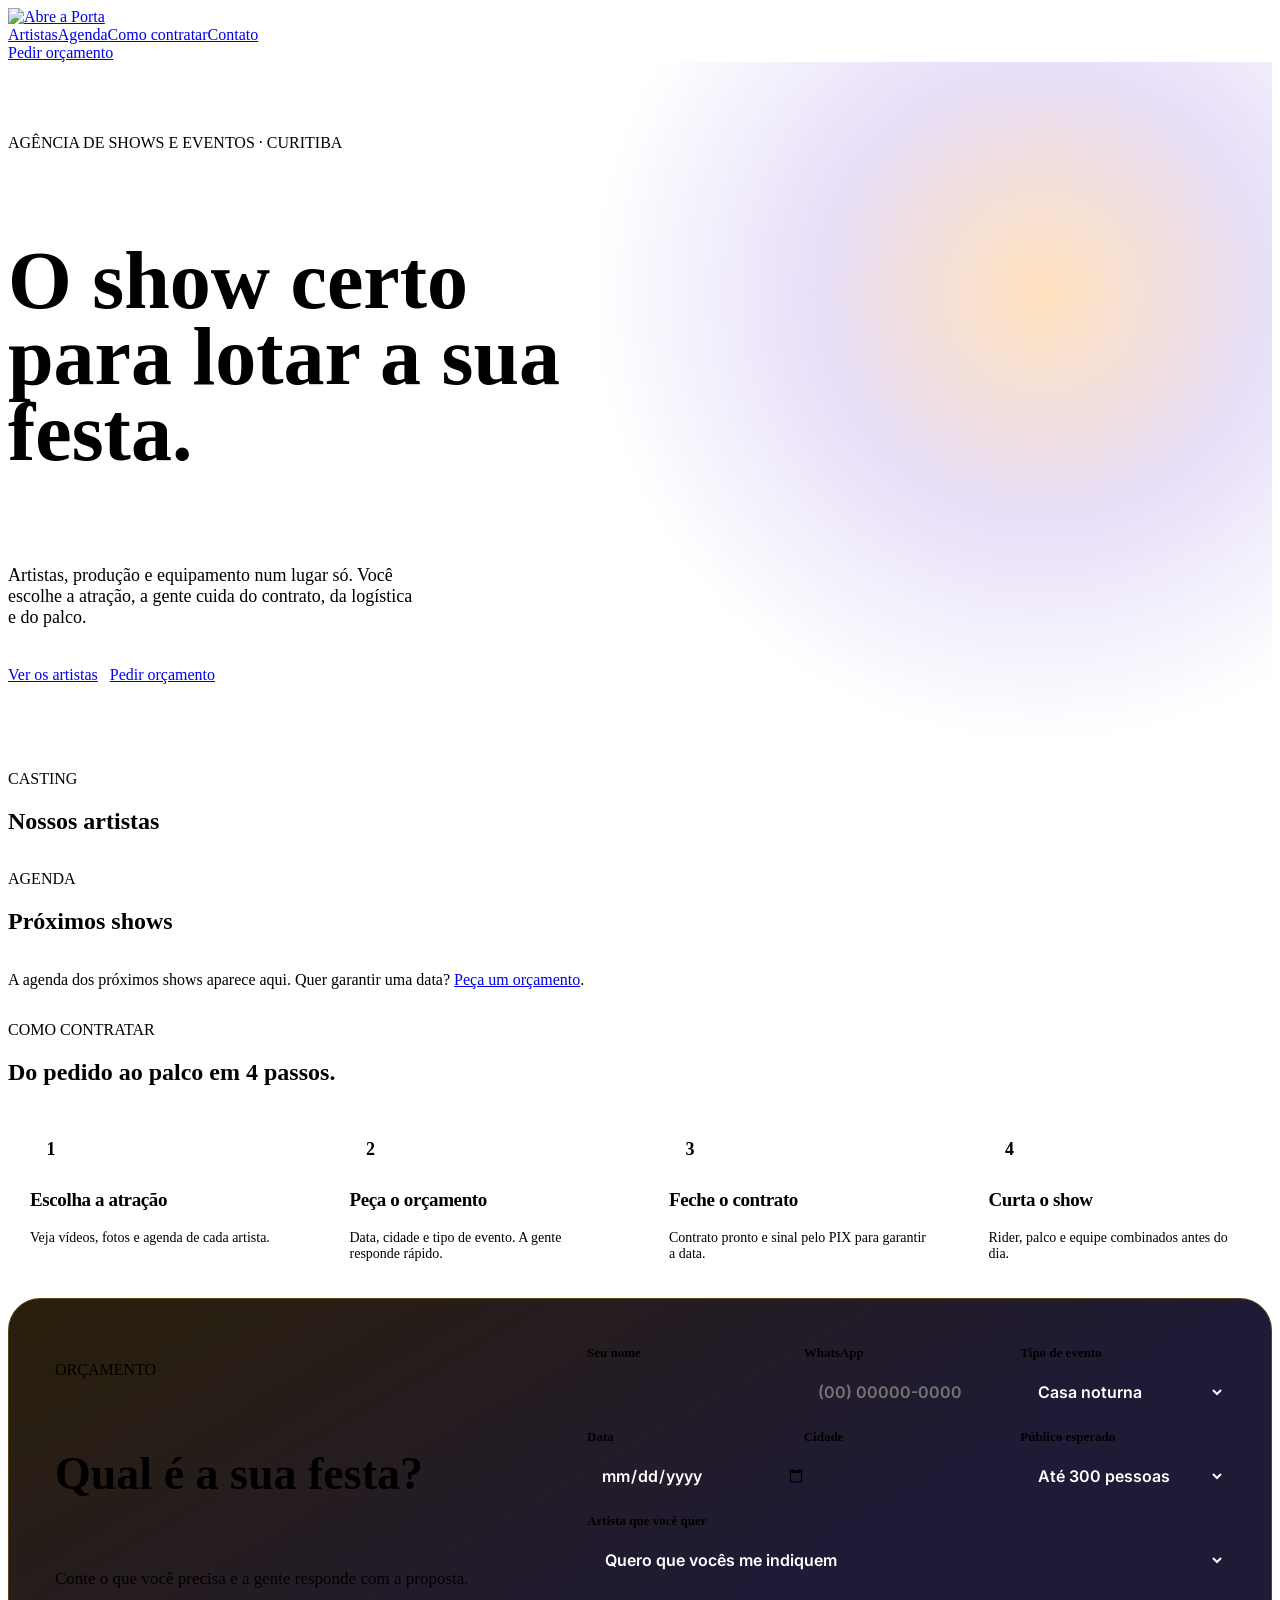
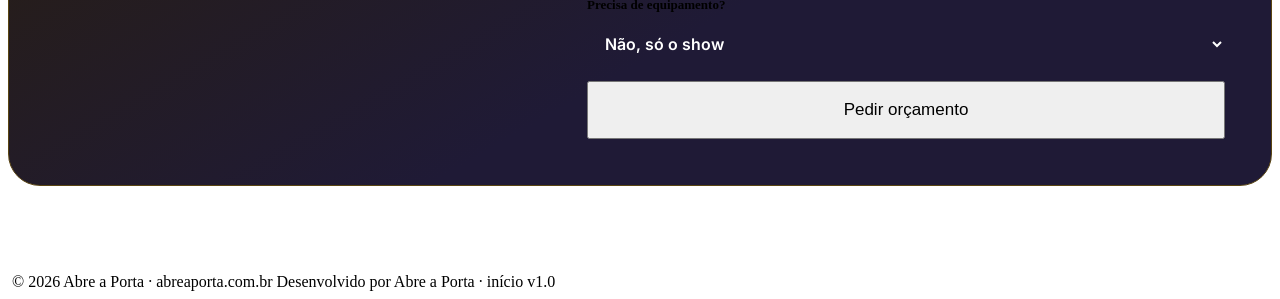
==== index.html @ e3545ec0 "Add files via upload" ====
<!DOCTYPE html>
<html lang="pt-BR">
<head>
<meta charset="UTF-8">
<meta name="viewport" content="width=device-width, initial-scale=1.0">
<title>Abre a Porta · Agência de shows e eventos</title>
<meta name="description" content="Agência de shows e eventos em Curitiba. Artistas, produção e aluguel de equipamentos de som e luz para a sua festa.">
<meta name="theme-color" content="#0E0B1A">
<link rel="icon" type="image/png" href="site/icone-abreaporta.png">
<meta property="og:title" content="Abre a Porta · Agência de shows e eventos">
<meta property="og:description" content="O show certo para lotar a sua festa.">
<meta property="og:image" content="https://abreaporta.com.br/site/icone-abreaporta.png">
<link rel="preconnect" href="https://fonts.googleapis.com">
<link rel="preconnect" href="https://fonts.gstatic.com" crossorigin>
<link href="https://fonts.googleapis.com/css2?family=Inter:opsz,wght@14..32,400..900&display=swap" rel="stylesheet">
<link rel="stylesheet" href="site/estilo.css">
<style>
.hero{position:relative;overflow:hidden;padding:56px 0 70px}
.hero:before{content:"";position:absolute;right:-220px;top:-220px;width:900px;height:900px;background:radial-gradient(closest-side,rgba(255,138,0,.26),rgba(124,77,219,.18) 50%,transparent);pointer-events:none}
.hero .wrap{position:relative;display:flex;flex-wrap:wrap;gap:40px;align-items:center}
.hero .txt{flex:1 1 440px;min-width:0;display:flex;flex-direction:column;gap:20px}
.hero h1{font-size:clamp(44px,6.5vw,82px);line-height:.93}
.hero h1 span{color:var(--ouro)}
.hero .acoes{display:flex;gap:12px;flex-wrap:wrap}
.mosaico{flex:1 1 440px;min-width:0;display:grid;grid-template-columns:repeat(2,1fr);grid-auto-rows:170px;gap:12px}
.mosaico a{border-radius:22px;padding:16px;display:flex;align-items:flex-end;font-weight:900;font-size:15px;color:#fff;background-size:cover;background-position:center;transition:transform .2s}
.mosaico a:hover{transform:translateY(-3px)}
.mosaico a.g{grid-row:span 2;font-size:20px}
.filtros{display:flex;gap:6px;flex-wrap:wrap}
.filtros button{min-height:42px;padding:0 16px;border-radius:999px;border:1px solid var(--borda2);background:transparent;color:var(--t2);font:700 14px Inter,sans-serif;cursor:pointer}
.filtros button.on{background:#fff;color:var(--noite);border-color:#fff}
.artistas{display:grid;grid-template-columns:repeat(auto-fill,minmax(230px,1fr));gap:18px}
.art{border-radius:24px;overflow:hidden;background:var(--card);border:1px solid var(--borda);display:flex;flex-direction:column;transition:transform .2s,border-color .2s}
.art:hover{transform:translateY(-3px);border-color:var(--ouro)}
.art .foto{height:290px;font-size:48px;position:relative}
.art .tag{position:absolute;left:12px;top:12px;font-size:11px;font-weight:900;padding:5px 10px;border-radius:999px;background:var(--noite);color:var(--ouro);letter-spacing:.06em;text-transform:uppercase}
.art .info{padding:16px 18px 18px;display:flex;flex-direction:column;gap:6px;flex:1}
.art h3{font-size:22px;letter-spacing:-.03em}
.art p{font-size:13px;color:var(--t3)}
.art .acoes{display:flex;gap:8px;margin-top:auto;padding-top:10px}
.art .acoes a{flex:1;min-height:44px;border-radius:12px;display:grid;place-items:center;font-weight:800;font-size:13px}
.agenda{display:flex;flex-direction:column;gap:10px}
.claro{background:var(--creme);color:var(--noite)}
.claro .selo{color:#5B2BC9}
.equip{display:grid;grid-template-columns:repeat(auto-fit,minmax(230px,1fr));gap:16px}
.eq{border-radius:22px;background:#fff;border:1px solid #E4DED0;overflow:hidden}
.eq .foto{height:150px;font-size:13px}
.eq .i{padding:16px 18px}
.eq h3{font-size:20px;letter-spacing:-.02em}
.eq p{font-size:14px;color:#4A4560;margin-top:4px}
.passos{display:grid;grid-template-columns:repeat(auto-fit,minmax(220px,1fr));gap:14px}
.passo{padding:22px;border-radius:20px;background:var(--card);border:1px solid var(--borda)}
.passo b{width:42px;height:42px;border-radius:12px;background:var(--ouro);color:var(--noite);display:grid;place-items:center;font-size:18px;font-weight:900;margin-bottom:12px}
.passo h3{font-size:19px;letter-spacing:-.02em}
.passo p{font-size:14px;color:var(--t2);margin-top:6px}
.orc{border-radius:32px;background:linear-gradient(150deg,#2A1F0A,#1F1A36 60%);border:1px solid #5A4512;padding:clamp(22px,5vw,46px);display:flex;flex-wrap:wrap;gap:34px}
.orc .txt{flex:1 1 300px;min-width:0;display:flex;flex-direction:column;gap:14px}
.orc form{flex:1 1 440px;min-width:0;display:grid;grid-template-columns:repeat(auto-fit,minmax(190px,1fr));gap:12px}
.orc label{display:flex;flex-direction:column;gap:6px;font-size:13px;font-weight:700;color:var(--t2)}
.orc input,.orc select{min-height:50px;border-radius:12px;border:1px solid var(--borda2);background:var(--noite);padding:0 14px;color:#fff;font:600 16px Inter,sans-serif;width:100%}
.orc input:focus,.orc select:focus{border-color:var(--ouro);outline:none}
.orc .full{grid-column:1/-1}
.ok{grid-column:1/-1;padding:14px;border-radius:12px;font-weight:700;display:none}
.contatos{display:grid;grid-template-columns:repeat(auto-fit,minmax(240px,1fr));gap:14px}
.contato{padding:22px;border-radius:20px;background:var(--card);border:1px solid var(--borda);color:#fff;display:flex;flex-direction:column;gap:4px}
.contato:hover{border-color:var(--ouro)}
.contato span{font-size:13px;font-weight:700;color:var(--t3)}
.contato strong{font-size:20px;font-weight:900;word-break:break-word}
</style>
</head>
<body>
<script src="site/dados.js"></script>

<header class="topo-site"><div class="wrap topo">
  <a href="./" aria-label="Abre a Porta, início"><img src="site/logo-abreaporta.png" alt="Abre a Porta"></a>
  <nav aria-label="Menu"><a href="#artistas">Artistas</a><a href="#agenda">Agenda</a><a href="#equipamentos" id="menuEquip">Equipamentos</a><a href="#como">Como contratar</a><a href="#contato">Contato</a></nav>
  <a class="btn ouro" href="#orcamento">Pedir orçamento</a>
</div></header>

<main>
<div class="hero"><div class="wrap">
  <div class="txt">
    <p class="selo">AGÊNCIA DE SHOWS E EVENTOS · CURITIBA</p>
    <h1>O show certo para <span>lotar a sua festa.</span></h1>
    <p style="font-size:18px;color:var(--t2);max-width:46ch">Artistas, produção e equipamento num lugar só. Você escolhe a atração, a gente cuida do contrato, da logística e do palco.</p>
    <div class="acoes"><a class="btn ouro" href="#artistas">Ver os artistas</a><a class="btn linha" href="#orcamento">Pedir orçamento</a></div>
  </div>
  <div class="mosaico" id="mosaico"></div>
</div></div>

<section class="s" id="artistas"><div class="wrap">
  <div class="cab"><div><p class="selo">CASTING</p><h2>Nossos artistas</h2></div><div class="filtros" id="filtros" role="group" aria-label="Filtrar por estilo"></div></div>
  <div class="artistas" id="listaArtistas"></div>
</div></section>

<section class="s" id="agenda" style="padding-top:0"><div class="wrap">
  <div class="cab"><div><p class="selo">AGENDA</p><h2>Próximos shows</h2></div></div>
  <div class="agenda" id="listaShows"></div>
</div></section>

<section class="s claro" id="equipamentos"><div class="wrap">
  <div class="cab"><div><p class="selo">ALUGUEL DE EQUIPAMENTOS</p><h2>Som, luz e palco<br>para o seu evento.</h2></div><a class="btn" style="background:var(--noite);color:#fff" href="#orcamento">Montar meu pacote</a></div>
  <div class="equip" id="listaEquip"></div>
</div></section>

<section class="s" id="como"><div class="wrap">
  <div class="cab"><div><p class="selo">COMO CONTRATAR</p><h2>Do pedido ao palco em 4 passos.</h2></div></div>
  <div class="passos">
    <div class="passo"><b>1</b><h3>Escolha a atração</h3><p>Veja vídeos, fotos e agenda de cada artista.</p></div>
    <div class="passo"><b>2</b><h3>Peça o orçamento</h3><p>Data, cidade e tipo de evento. A gente responde rápido.</p></div>
    <div class="passo"><b>3</b><h3>Feche o contrato</h3><p>Contrato pronto e sinal pelo PIX para garantir a data.</p></div>
    <div class="passo"><b>4</b><h3>Curta o show</h3><p>Rider, palco e equipe combinados antes do dia.</p></div>
  </div>
</div></section>

<section class="s" id="orcamento" style="padding-top:0"><div class="wrap"><div class="orc">
  <div class="txt"><p class="selo">ORÇAMENTO</p><h2 style="font-size:clamp(34px,4.5vw,46px)">Qual é a sua festa?</h2><p style="color:var(--t2);font-size:17px">Conte o que você precisa e a gente responde com a proposta.</p></div>
  <form id="formOrc" novalidate>
    <label>Seu nome<input name="nome" autocomplete="name"></label>
    <label>WhatsApp<input name="whats" type="tel" placeholder="(00) 00000-0000" autocomplete="tel"></label>
    <label>Tipo de evento<select name="tipo"><option>Casa noturna</option><option>Festa particular</option><option>Formatura</option><option>Evento de empresa</option><option>Outro</option></select></label>
    <label>Data<input name="data" type="date"></label>
    <label>Cidade<input name="cidade"></label>
    <label>Público esperado<select name="publico"><option>Até 300 pessoas</option><option>300 a 1.000 pessoas</option><option>Mais de 1.000 pessoas</option></select></label>
    <label class="full">Artista que você quer<select name="artista" id="selArtista"><option>Quero que vocês me indiquem</option></select></label>
    <label class="full">Precisa de equipamento?<select name="equip"><option>Não, só o show</option><option>Sim, som</option><option>Sim, som e luz</option><option>Sim, som, luz e palco</option></select></label>
    <button class="btn ouro full" type="submit" style="min-height:58px;font-size:17px">Pedir orçamento</button>
    <p class="ok" id="ok" role="status"></p>
  </form>
</div></div></section>

<section class="s" id="contato" style="padding-top:0"><div class="wrap contatos" id="listaContatos"></div></section>
</main>

<footer class="rodape">
  <img src="site/icone-abreaporta.png" alt="">
  <span>© <span id="ano"></span> Abre a Porta · abreaporta.com.br</span>
  <span>Desenvolvido por Abre a Porta · início v1.0</span>
</footer>

<script>
(function () {
  var S = window.SITE || { artistas: [], shows: [], equipamentos: [] };
  var $ = function (id) { return document.getElementById(id); };
  var esc = function (t) { return String(t == null ? '' : t).replace(/[&<>"']/g, function (c) { return { '&': '&amp;', '<': '&lt;', '>': '&gt;', '"': '&quot;', "'": '&#39;' }[c]; }); };
  var iniciais = function (n) { return n.split(' ').filter(function (p) { return p.length > 2; }).map(function (p) { return p[0]; }).join('').slice(0, 2).toUpperCase(); };
  var fundo = function (a) { return a.foto ? 'background-image:linear-gradient(0deg,rgba(14,11,26,.75),rgba(14,11,26,0) 55%),url(' + esc(a.foto) + ')' : 'background-image:radial-gradient(circle at 50% 115%,' + esc(a.cor || '#7C4DDB') + ' 0%,#1F1A36 75%)'; };
  var wa = function (msg) { return 'https://wa.me/' + S.whatsapp + '?text=' + encodeURIComponent(msg); };
  $('ano').textContent = new Date().getFullYear();

  var arts = S.artistas.filter(function (a) { return a.publicado; });
  var link = function (a) { return 'artista.html?a=' + encodeURIComponent(a.id); };

  /* mosaico */
  $('mosaico').innerHTML = arts.slice(0, 5).map(function (a, i) {
    return '<a class="' + (i === 0 || arts.length === 2 ? 'g' : '') + '" href="' + link(a) + '" style="' + fundo(a) + '">' + esc(a.nome.toUpperCase()) + '</a>';
  }).join('');

  /* filtros e lista */
  var estilos = ['Todos'];
  arts.forEach(function (a) { if (a.estilo && estilos.indexOf(a.estilo) < 0) estilos.push(a.estilo); });
  var filtro = 'Todos';
  function desenhar() {
    $('filtros').innerHTML = estilos.length > 2 ? estilos.map(function (e) { return '<button type="button" class="' + (e === filtro ? 'on' : '') + '" data-e="' + esc(e) + '">' + esc(e) + '</button>'; }).join('') : '';
    Array.prototype.forEach.call($('filtros').querySelectorAll('button'), function (b) { b.onclick = function () { filtro = b.getAttribute('data-e'); desenhar(); }; });
    $('listaArtistas').innerHTML = arts.filter(function (a) { return filtro === 'Todos' || a.estilo === filtro; }).map(function (a) {
      return '<div class="art"><a class="foto" href="' + link(a) + '" style="' + fundo(a) + '" aria-label="' + esc(a.nome) + '">' + (a.foto ? '' : esc(iniciais(a.nome))) +
        (a.estilo ? '<span class="tag">' + esc(a.estilo) + '</span>' : '') + '</a>' +
        '<div class="info"><h3>' + esc(a.nome) + '</h3>' + (a.frase ? '<p>' + esc(a.frase) + '</p>' : (a.cidade ? '<p>' + esc(a.cidade) + '</p>' : '')) +
        '<div class="acoes"><a class="linha" href="' + link(a) + '">Conhecer</a><a class="ouro" href="#orcamento" data-art="' + esc(a.nome) + '">Orçamento</a></div></div></div>';
    }).join('');
    Array.prototype.forEach.call(document.querySelectorAll('[data-art]'), function (b) { b.addEventListener('click', function () { $('selArtista').value = b.getAttribute('data-art'); }); });
  }
  desenhar();

  /* agenda */
  var hoje = new Date(); hoje.setHours(0, 0, 0, 0);
  var dias = ['DOM', 'SEG', 'TER', 'QUA', 'QUI', 'SEX', 'SÁB'], meses = ['JAN', 'FEV', 'MAR', 'ABR', 'MAI', 'JUN', 'JUL', 'AGO', 'SET', 'OUT', 'NOV', 'DEZ'];
  var shows = (S.shows || []).map(function (s) { var p = s.data.split('-'); return Object.assign({}, s, { d: new Date(+p[0], +p[1] - 1, +p[2]) }); })
    .filter(function (s) { return s.d >= hoje; }).sort(function (a, b) { return a.d - b.d; }).slice(0, 6);
  var nomeArt = function (id) { var a = S.artistas.filter(function (x) { return x.id === id; })[0]; return a ? a.nome : id; };
  $('listaShows').innerHTML = shows.length ? shows.map(function (s) {
    return '<div class="show"><div class="d"><span>' + dias[s.d.getDay()] + '</span><b>' + ('0' + s.d.getDate()).slice(-2) + '</b><span>' + meses[s.d.getMonth()] + '</span></div>' +
      '<div class="q"><strong>' + esc(nomeArt(s.artista)) + '</strong><p>' + (s.fechado ? 'Evento fechado' : esc(s.local)) + (s.cidade ? ' · ' + esc(s.cidade) : '') + '</p></div>' +
      (s.fechado ? '<span class="chip">Data reservada</span>' : (s.link ? '<a class="btn linha" style="min-height:44px" href="' + esc(s.link) + '" target="_blank" rel="noopener">Ingressos</a>' : '')) + '</div>';
  }).join('') : '<p class="vazio">A agenda dos próximos shows aparece aqui. Quer garantir uma data? <a href="#orcamento">Peça um orçamento</a>.</p>';

  /* equipamentos */
  if (S.mostrarEquipamentos) {
    $('listaEquip').innerHTML = S.equipamentos.map(function (e) {
      var f = e.foto ? 'background-image:url(' + esc(e.foto) + ')' : 'background-image:linear-gradient(150deg,#1F1A36,' + esc(e.cor) + ')';
      return '<div class="eq"><div class="foto" style="' + f + '"></div><div class="i"><h3>' + esc(e.nome) + '</h3><p>' + esc(e.texto) + '</p></div></div>';
    }).join('');
  } else { $('equipamentos').style.display = 'none'; $('menuEquip').style.display = 'none'; }

  /* formulário */
  arts.forEach(function (a) { var o = document.createElement('option'); o.textContent = a.nome; $('selArtista').insertBefore(o, $('selArtista').firstChild); });
  $('selArtista').value = 'Quero que vocês me indiquem';
  $('formOrc').addEventListener('submit', function (ev) {
    ev.preventDefault();
    var f = ev.target, ok = $('ok');
    ok.style.display = 'block';
    if (!f.nome.value.trim() || !f.whats.value.trim()) {
      ok.style.background = '#2A1F0A'; ok.style.border = '1px solid #5A4512'; ok.style.color = '#FFB066';
      ok.textContent = 'Preencha pelo menos o seu nome e o WhatsApp.'; (f.nome.value.trim() ? f.whats : f.nome).focus(); return;
    }
    var dt = f.data.value ? f.data.value.split('-').reverse().join('/') : 'a combinar';
    var msg = 'Olá! Quero um orçamento pelo site da Abre a Porta.\n\nNome: ' + f.nome.value.trim() + '\nWhatsApp: ' + f.whats.value.trim() +
      '\nEvento: ' + f.tipo.value + '\nData: ' + dt + '\nCidade: ' + (f.cidade.value.trim() || '-') + '\nPúblico: ' + f.publico.value +
      '\nArtista: ' + f.artista.value + '\nEquipamento: ' + f.equip.value;
    var url = S.whatsapp ? wa(msg) : 'mailto:' + S.email + '?subject=' + encodeURIComponent('Orçamento: ' + f.tipo.value + ' em ' + dt) + '&body=' + encodeURIComponent(msg);
    ok.style.background = '#102A22'; ok.style.border = '1px solid #1E5A44'; ok.style.color = '#3DDC97';
    ok.textContent = S.whatsapp ? 'Pronto! Abrimos o WhatsApp com o seu pedido. É só tocar em enviar.' : 'Pronto! Abrimos o seu e-mail com o pedido. É só tocar em enviar.';
    window.open(url, '_blank');
  });

  /* contatos */
  var c = '';
  if (S.whatsapp) { var w = S.whatsapp.replace(/^55/, ''); c += '<a class="contato" href="' + wa('Olá! Vim pelo site da Abre a Porta.') + '" target="_blank" rel="noopener"><span>WhatsApp</span><strong>(' + w.slice(0, 2) + ') ' + w.slice(2, w.length - 4) + '-' + w.slice(-4) + '</strong></a>'; }
  c += '<a class="contato" href="mailto:' + esc(S.email) + '"><span>E-mail</span><strong>' + esc(S.email) + '</strong></a>';
  c += '<a class="contato" href="https://instagram.com/' + esc(S.instagram) + '" target="_blank" rel="noopener"><span>Instagram</span><strong>@' + esc(S.instagram) + '</strong></a>';
  $('listaContatos').innerHTML = c;
})();
</script>
</body>
</html>
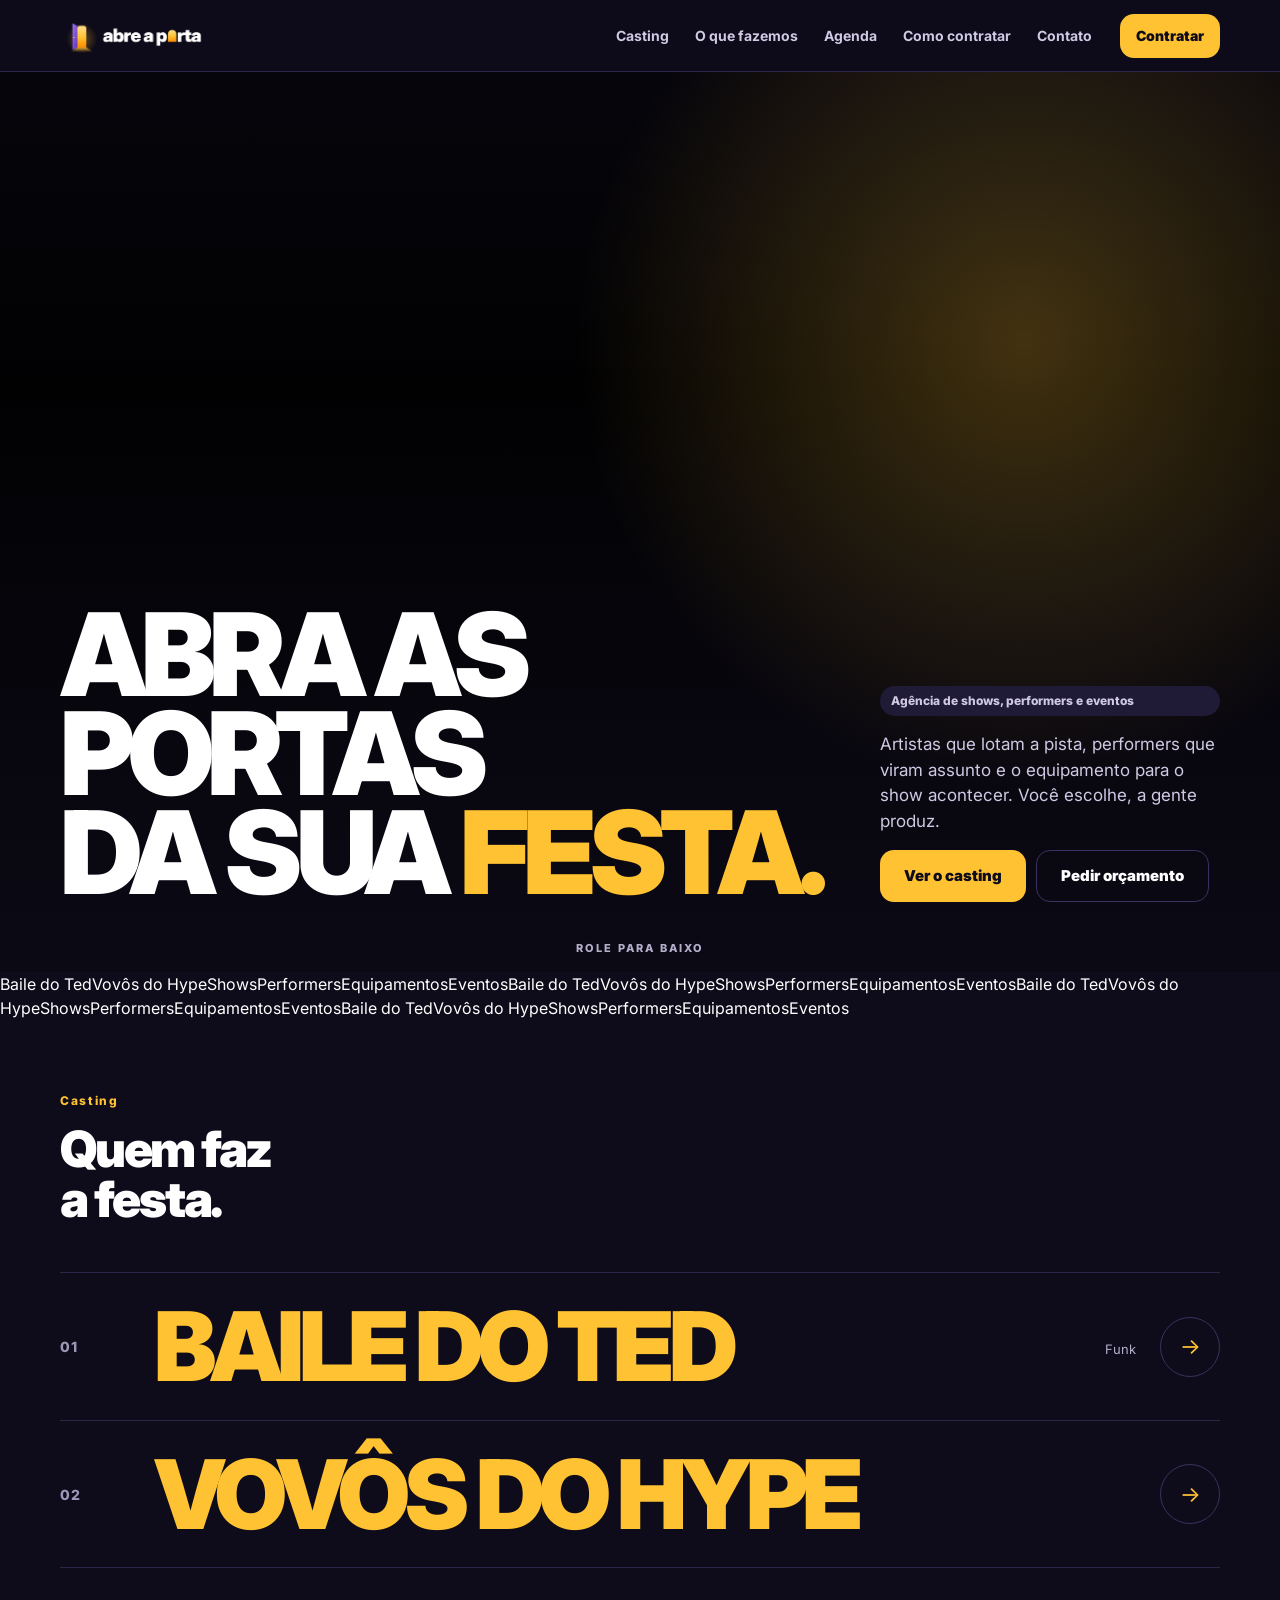
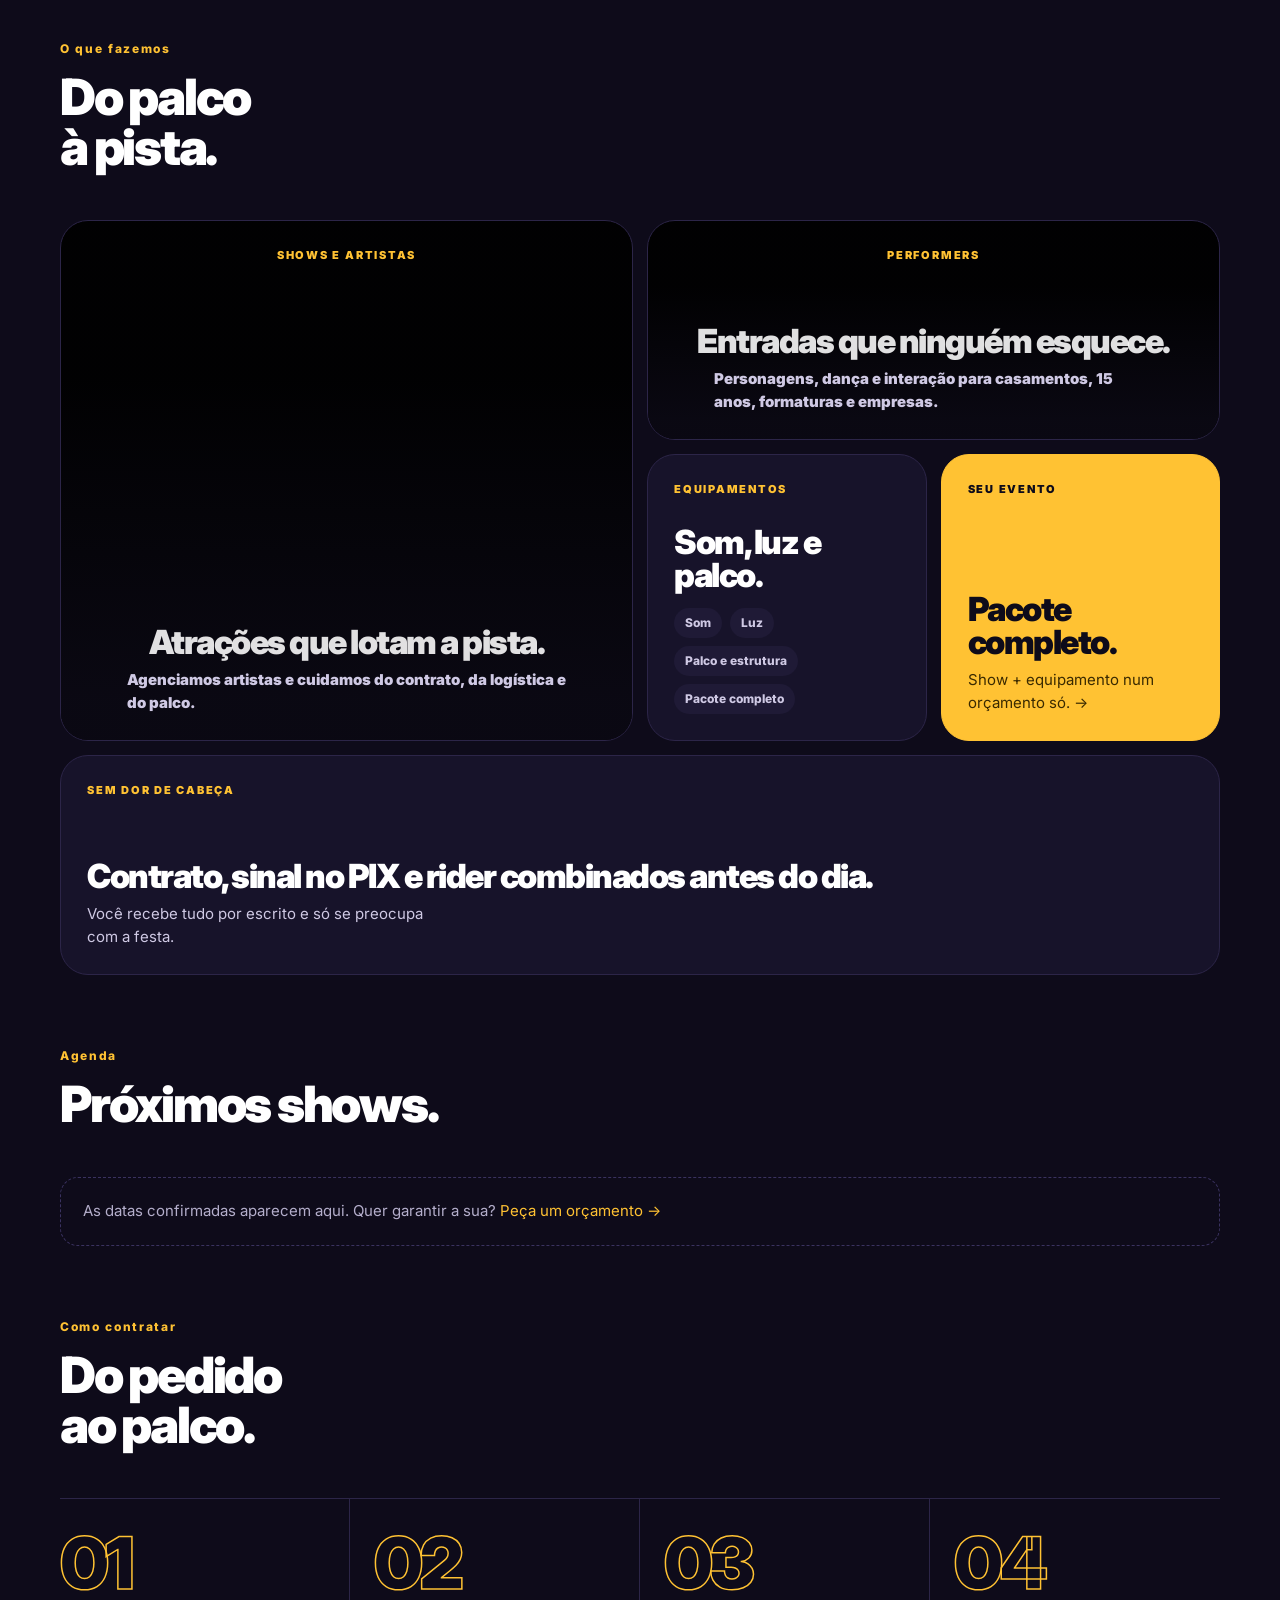
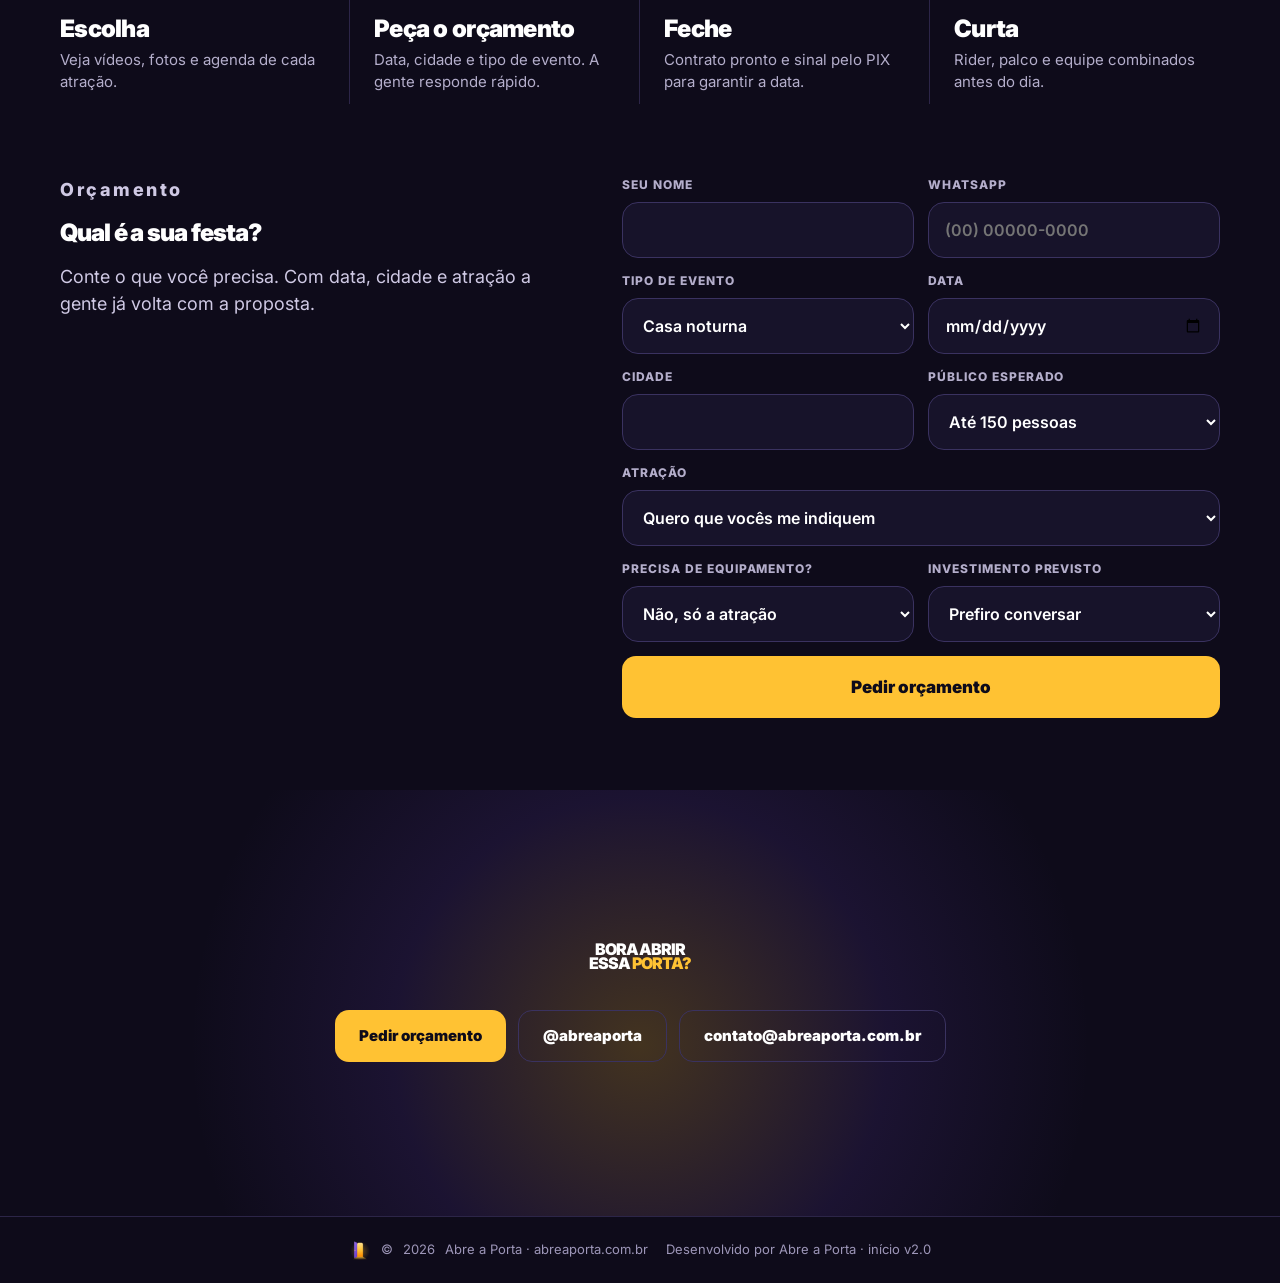
==== commit 5bf23280: "Add files via upload" ====
--- a/index.html
+++ b/index.html
@@ -3,223 +3,328 @@
 <head>
 <meta charset="UTF-8">
 <meta name="viewport" content="width=device-width, initial-scale=1.0">
-<title>Abre a Porta · Agência de shows e eventos</title>
-<meta name="description" content="Agência de shows e eventos em Curitiba. Artistas, produção e aluguel de equipamentos de som e luz para a sua festa.">
-<meta name="theme-color" content="#0E0B1A">
+<title>Abre a Porta · Agência de shows, performers e eventos</title>
+<meta name="description" content="Agência de shows e eventos. Artistas, performers, produção e aluguel de equipamentos para a sua festa.">
+<meta name="theme-color" content="#0B0914">
 <link rel="icon" type="image/png" href="site/icone-abreaporta.png">
 <meta property="og:title" content="Abre a Porta · Agência de shows e eventos">
-<meta property="og:description" content="O show certo para lotar a sua festa.">
-<meta property="og:image" content="https://abreaporta.com.br/site/icone-abreaporta.png">
+<meta property="og:description" content="Abra as portas da sua festa.">
+<meta property="og:image" content="https://abreaporta.com.br/site/artistas/baile-do-ted/palco.jpg">
 <link rel="preconnect" href="https://fonts.googleapis.com">
 <link rel="preconnect" href="https://fonts.gstatic.com" crossorigin>
 <link href="https://fonts.googleapis.com/css2?family=Inter:opsz,wght@14..32,400..900&display=swap" rel="stylesheet">
 <link rel="stylesheet" href="site/estilo.css">
 <style>
-.hero{position:relative;overflow:hidden;padding:56px 0 70px}
-.hero:before{content:"";position:absolute;right:-220px;top:-220px;width:900px;height:900px;background:radial-gradient(closest-side,rgba(255,138,0,.26),rgba(124,77,219,.18) 50%,transparent);pointer-events:none}
-.hero .wrap{position:relative;display:flex;flex-wrap:wrap;gap:40px;align-items:center}
-.hero .txt{flex:1 1 440px;min-width:0;display:flex;flex-direction:column;gap:20px}
-.hero h1{font-size:clamp(44px,6.5vw,82px);line-height:.93}
-.hero h1 span{color:var(--ouro)}
-.hero .acoes{display:flex;gap:12px;flex-wrap:wrap}
-.mosaico{flex:1 1 440px;min-width:0;display:grid;grid-template-columns:repeat(2,1fr);grid-auto-rows:170px;gap:12px}
-.mosaico a{border-radius:22px;padding:16px;display:flex;align-items:flex-end;font-weight:900;font-size:15px;color:#fff;background-size:cover;background-position:center;transition:transform .2s}
-.mosaico a:hover{transform:translateY(-3px)}
-.mosaico a.g{grid-row:span 2;font-size:20px}
-.filtros{display:flex;gap:6px;flex-wrap:wrap}
-.filtros button{min-height:42px;padding:0 16px;border-radius:999px;border:1px solid var(--borda2);background:transparent;color:var(--t2);font:700 14px Inter,sans-serif;cursor:pointer}
-.filtros button.on{background:#fff;color:var(--noite);border-color:#fff}
-.artistas{display:grid;grid-template-columns:repeat(auto-fill,minmax(230px,1fr));gap:18px}
-.art{border-radius:24px;overflow:hidden;background:var(--card);border:1px solid var(--borda);display:flex;flex-direction:column;transition:transform .2s,border-color .2s}
-.art:hover{transform:translateY(-3px);border-color:var(--ouro)}
-.art .foto{height:290px;font-size:48px;position:relative}
-.art .tag{position:absolute;left:12px;top:12px;font-size:11px;font-weight:900;padding:5px 10px;border-radius:999px;background:var(--noite);color:var(--ouro);letter-spacing:.06em;text-transform:uppercase}
-.art .info{padding:16px 18px 18px;display:flex;flex-direction:column;gap:6px;flex:1}
-.art h3{font-size:22px;letter-spacing:-.03em}
-.art p{font-size:13px;color:var(--t3)}
-.art .acoes{display:flex;gap:8px;margin-top:auto;padding-top:10px}
-.art .acoes a{flex:1;min-height:44px;border-radius:12px;display:grid;place-items:center;font-weight:800;font-size:13px}
-.agenda{display:flex;flex-direction:column;gap:10px}
-.claro{background:var(--creme);color:var(--noite)}
-.claro .selo{color:#5B2BC9}
-.equip{display:grid;grid-template-columns:repeat(auto-fit,minmax(230px,1fr));gap:16px}
-.eq{border-radius:22px;background:#fff;border:1px solid #E4DED0;overflow:hidden}
-.eq .foto{height:150px;font-size:13px}
-.eq .i{padding:16px 18px}
-.eq h3{font-size:20px;letter-spacing:-.02em}
-.eq p{font-size:14px;color:#4A4560;margin-top:4px}
-.passos{display:grid;grid-template-columns:repeat(auto-fit,minmax(220px,1fr));gap:14px}
-.passo{padding:22px;border-radius:20px;background:var(--card);border:1px solid var(--borda)}
-.passo b{width:42px;height:42px;border-radius:12px;background:var(--ouro);color:var(--noite);display:grid;place-items:center;font-size:18px;font-weight:900;margin-bottom:12px}
-.passo h3{font-size:19px;letter-spacing:-.02em}
-.passo p{font-size:14px;color:var(--t2);margin-top:6px}
-.orc{border-radius:32px;background:linear-gradient(150deg,#2A1F0A,#1F1A36 60%);border:1px solid #5A4512;padding:clamp(22px,5vw,46px);display:flex;flex-wrap:wrap;gap:34px}
-.orc .txt{flex:1 1 300px;min-width:0;display:flex;flex-direction:column;gap:14px}
-.orc form{flex:1 1 440px;min-width:0;display:grid;grid-template-columns:repeat(auto-fit,minmax(190px,1fr));gap:12px}
-.orc label{display:flex;flex-direction:column;gap:6px;font-size:13px;font-weight:700;color:var(--t2)}
-.orc input,.orc select{min-height:50px;border-radius:12px;border:1px solid var(--borda2);background:var(--noite);padding:0 14px;color:#fff;font:600 16px Inter,sans-serif;width:100%}
+/* HERO */
+.hero{position:relative;min-height:100svh;display:flex;align-items:flex-end;background:#000 center/cover no-repeat;overflow:hidden}
+.hero:before{content:"";position:absolute;inset:0;background:linear-gradient(180deg,rgba(11,9,20,.55) 0%,rgba(11,9,20,.1) 35%,rgba(11,9,20,.75) 75%,#0B0914 100%)}
+.hero:after{content:"";position:absolute;right:-15%;top:-20%;width:70vw;height:70vw;background:radial-gradient(closest-side,rgba(255,194,51,.25),transparent);mix-blend-mode:screen;pointer-events:none}
+.hero .wrap{position:relative;z-index:1;width:100%;padding-top:120px;padding-bottom:clamp(36px,6vw,70px);display:grid;grid-template-columns:1fr auto;gap:30px;align-items:end}
+.hero h1{font-size:clamp(54px,9vw,150px);line-height:.86;letter-spacing:-.06em;text-transform:uppercase}
+.hero h1 .o{color:var(--ouro)}
+.hero .lado{display:flex;flex-direction:column;gap:16px;max-width:340px}
+.hero .lado p{font-size:17px;color:var(--t2)}
+.hero .acoes{display:flex;gap:10px;flex-wrap:wrap}
+.hero .rolar{position:absolute;left:50%;bottom:16px;transform:translateX(-50%);font-size:11px;font-weight:800;letter-spacing:.2em;color:var(--t3);z-index:1}
+@media (max-width:900px){.hero .wrap{grid-template-columns:1fr}.hero .rolar{display:none}}
+
+/* CASTING (lista grande) */
+.cab{display:flex;justify-content:space-between;align-items:flex-end;gap:20px;flex-wrap:wrap;margin-bottom:clamp(28px,4vw,48px)}
+.abas{display:flex;gap:6px;padding:6px;border-radius:999px;background:var(--card);border:1px solid var(--borda)}
+.abas button{min-height:44px;padding:0 18px;border-radius:999px;border:0;background:transparent;color:var(--t2);font:800 14px Inter,sans-serif;cursor:pointer}
+.abas button.on{background:#fff;color:var(--noite)}
+.lista{border-top:1px solid var(--borda)}
+.linha-art{position:relative;display:grid;grid-template-columns:70px 1fr auto 60px;align-items:center;gap:24px;padding:clamp(18px,2.4vw,30px) 0;border-bottom:1px solid var(--borda);transition:padding .3s}
+.linha-art .n{font-weight:800;font-size:14px;color:var(--t4);letter-spacing:.1em}
+.linha-art h3{font-size:clamp(40px,7.5vw,118px);letter-spacing:-.06em;line-height:.9;text-transform:uppercase;transition:color .25s,transform .35s}
+.linha-art .info{text-align:right;display:flex;flex-direction:column;gap:6px;align-items:flex-end}
+.linha-art .info b{font-size:15px}
+.linha-art .info span{font-size:13px;color:var(--t3)}
+.linha-art .ir{width:60px;height:60px;border-radius:50%;border:1.5px solid var(--borda2);display:grid;place-items:center;font-size:22px;transition:all .25s}
+.linha-art .mini{display:none}
+.linha-art:hover h3{color:var(--ouro);transform:translateX(14px)}
+.linha-art:hover .ir{background:var(--ouro);color:var(--noite);border-color:var(--ouro);transform:rotate(-45deg)}
+.flutua{position:fixed;left:0;top:0;width:280px;height:360px;border-radius:24px;pointer-events:none;z-index:40;opacity:0;transform:translate(-50%,-50%) scale(.85) rotate(-4deg);transition:opacity .2s,transform .25s;background:var(--card2) center/cover no-repeat;box-shadow:0 30px 80px rgba(0,0,0,.6)}
+.flutua.on{opacity:1;transform:translate(-50%,-50%) scale(1) rotate(-4deg)}
+@media (max-width:760px){
+  .linha-art{grid-template-columns:1fr 84px;gap:14px}
+  .linha-art .n,.linha-art .ir{display:none}
+  .linha-art .info{grid-column:1;grid-row:2;text-align:left;align-items:flex-start}
+  .linha-art .mini{display:block;grid-column:2;grid-row:1/3;width:84px;height:104px;border-radius:16px;background:var(--card2) center/cover no-repeat}
+  .flutua{display:none}
+}
+
+/* BENTO */
+.bento{display:grid;grid-template-columns:repeat(4,1fr);grid-auto-rows:minmax(220px,auto);gap:14px}
+.tile{position:relative;border-radius:28px;padding:26px;background:var(--card);border:1px solid var(--borda);overflow:hidden;display:flex;flex-direction:column;justify-content:flex-end;gap:10px}
+.tile h3{font-size:clamp(26px,2.6vw,38px);letter-spacing:-.045em}
+.tile p{font-size:15px;color:var(--t2);max-width:40ch}
+.tile .tag{margin-bottom:auto;padding-bottom:18px;font-size:11px;font-weight:900;letter-spacing:.16em;color:var(--ouro)}
+.tile.foto{background:#000 center/cover no-repeat}
+.tile.foto:before{content:"";position:absolute;inset:0;background:linear-gradient(0deg,rgba(11,9,20,.92) 8%,rgba(11,9,20,.1) 70%)}
+.tile.foto > *{position:relative}
+.t-a{grid-column:span 2;grid-row:span 2}
+.t-b{grid-column:span 2}
+.t-c{grid-column:span 1}
+.t-d{grid-column:span 1;background:var(--ouro);color:var(--noite);border-color:var(--ouro)}
+.t-d p{color:#3A2A00}.t-d .tag{color:var(--noite)}
+.t-e{grid-column:span 4;min-height:180px}
+.equips{display:flex;flex-wrap:wrap;gap:8px;margin-top:6px}
+@media (max-width:900px){.bento{grid-template-columns:repeat(2,1fr)}.t-a{grid-column:span 2;grid-row:span 1;min-height:380px}.t-b,.t-e{grid-column:span 2}}
+@media (max-width:560px){.bento{grid-template-columns:1fr}.t-a,.t-b,.t-c,.t-d,.t-e{grid-column:span 1}}
+
+/* TIPOS DE EVENTO */
+.tipos{display:flex;flex-wrap:wrap;gap:6px 26px;font-weight:900;font-size:clamp(34px,5.6vw,84px);letter-spacing:-.05em;line-height:1.02;text-transform:uppercase}
+.tipos span:nth-child(odd){color:transparent;-webkit-text-stroke:1.5px rgba(255,255,255,.55)}
+.tipos span:nth-child(3n){color:var(--ouro);-webkit-text-stroke:0}
+
+/* PASSOS */
+.passos{display:grid;grid-template-columns:repeat(4,1fr);border-top:1px solid var(--borda)}
+.passo{padding:28px 24px 10px 0;border-right:1px solid var(--borda)}
+.passo + .passo{padding-left:24px}
+.passo:last-child{border-right:0}
+.passo b{display:block;font-size:72px;font-weight:900;letter-spacing:-.06em;line-height:1;color:transparent;-webkit-text-stroke:1.5px var(--ouro)}
+.passo h3{font-size:24px;letter-spacing:-.03em;margin-top:18px}
+.passo p{font-size:15px;color:var(--t3);margin-top:8px}
+@media (max-width:900px){.passos{grid-template-columns:1fr 1fr}.passo{border-right:0;border-bottom:1px solid var(--borda);padding-left:0!important}}
+@media (max-width:520px){.passos{grid-template-columns:1fr}}
+
+/* CLIENTES */
+.clientes{display:flex;flex-wrap:wrap;gap:30px 50px;align-items:center;justify-content:center;opacity:.8}
+.clientes img{height:46px;width:auto;filter:grayscale(1) brightness(2)}
+
+/* ORÇAMENTO */
+.orc{display:grid;grid-template-columns:1fr 1.2fr;gap:clamp(30px,5vw,70px)}
+.orc .txt{display:flex;flex-direction:column;gap:18px}
+.orc .txt p{font-size:18px;color:var(--t2)}
+.orc form{display:grid;grid-template-columns:1fr 1fr;gap:14px}
+.orc label{display:flex;flex-direction:column;gap:8px;font-size:12px;font-weight:800;letter-spacing:.08em;text-transform:uppercase;color:var(--t3)}
+.orc input,.orc select{min-height:56px;border-radius:16px;border:1px solid var(--borda2);background:var(--card);padding:0 16px;color:#fff;font:600 16px Inter,sans-serif;width:100%;letter-spacing:0;text-transform:none}
 .orc input:focus,.orc select:focus{border-color:var(--ouro);outline:none}
 .orc .full{grid-column:1/-1}
-.ok{grid-column:1/-1;padding:14px;border-radius:12px;font-weight:700;display:none}
-.contatos{display:grid;grid-template-columns:repeat(auto-fit,minmax(240px,1fr));gap:14px}
-.contato{padding:22px;border-radius:20px;background:var(--card);border:1px solid var(--borda);color:#fff;display:flex;flex-direction:column;gap:4px}
-.contato:hover{border-color:var(--ouro)}
-.contato span{font-size:13px;font-weight:700;color:var(--t3)}
-.contato strong{font-size:20px;font-weight:900;word-break:break-word}
+.ok{grid-column:1/-1;padding:14px 16px;border-radius:14px;font-weight:700;display:none}
+@media (max-width:860px){.orc{grid-template-columns:1fr}}
+@media (max-width:520px){.orc form{grid-template-columns:1fr}}
+
+/* FINAL */
+.final{text-align:center;padding:clamp(80px,12vw,160px) 0;position:relative;overflow:hidden}
+.final:before{content:"";position:absolute;left:50%;top:60%;width:900px;height:900px;transform:translate(-50%,-50%);background:radial-gradient(closest-side,rgba(255,194,51,.22),rgba(124,77,219,.12) 55%,transparent);pointer-events:none}
+.final h2{position:relative;font-size:var(--gigante);text-transform:uppercase;letter-spacing:-.065em;line-height:.84}
+.final h2 span{color:var(--ouro)}
+.contatos{position:relative;display:flex;flex-wrap:wrap;justify-content:center;gap:12px;margin-top:40px}
 </style>
 </head>
 <body>
 <script src="site/dados.js"></script>
 
-<header class="topo-site"><div class="wrap topo">
+<header class="topo-site" id="topo"><div class="wrap topo">
   <a href="./" aria-label="Abre a Porta, início"><img src="site/logo-abreaporta.png" alt="Abre a Porta"></a>
-  <nav aria-label="Menu"><a href="#artistas">Artistas</a><a href="#agenda">Agenda</a><a href="#equipamentos" id="menuEquip">Equipamentos</a><a href="#como">Como contratar</a><a href="#contato">Contato</a></nav>
-  <a class="btn ouro" href="#orcamento">Pedir orçamento</a>
+  <nav aria-label="Menu"><a href="#casting">Casting</a><a href="#servicos">O que fazemos</a><a href="#agenda">Agenda</a><a href="#como">Como contratar</a><a href="#contato">Contato</a></nav>
+  <a class="btn ouro" href="#orcamento">Contratar</a>
 </div></header>
 
 <main>
-<div class="hero"><div class="wrap">
-  <div class="txt">
-    <p class="selo">AGÊNCIA DE SHOWS E EVENTOS · CURITIBA</p>
-    <h1>O show certo para <span>lotar a sua festa.</span></h1>
-    <p style="font-size:18px;color:var(--t2);max-width:46ch">Artistas, produção e equipamento num lugar só. Você escolhe a atração, a gente cuida do contrato, da logística e do palco.</p>
-    <div class="acoes"><a class="btn ouro" href="#artistas">Ver os artistas</a><a class="btn linha" href="#orcamento">Pedir orçamento</a></div>
-  </div>
-  <div class="mosaico" id="mosaico"></div>
-</div></div>
-
-<section class="s" id="artistas"><div class="wrap">
-  <div class="cab"><div><p class="selo">CASTING</p><h2>Nossos artistas</h2></div><div class="filtros" id="filtros" role="group" aria-label="Filtrar por estilo"></div></div>
-  <div class="artistas" id="listaArtistas"></div>
-</div></section>
-
-<section class="s" id="agenda" style="padding-top:0"><div class="wrap">
-  <div class="cab"><div><p class="selo">AGENDA</p><h2>Próximos shows</h2></div></div>
-  <div class="agenda" id="listaShows"></div>
-</div></section>
-
-<section class="s claro" id="equipamentos"><div class="wrap">
-  <div class="cab"><div><p class="selo">ALUGUEL DE EQUIPAMENTOS</p><h2>Som, luz e palco<br>para o seu evento.</h2></div><a class="btn" style="background:var(--noite);color:#fff" href="#orcamento">Montar meu pacote</a></div>
-  <div class="equip" id="listaEquip"></div>
-</div></section>
-
-<section class="s" id="como"><div class="wrap">
-  <div class="cab"><div><p class="selo">COMO CONTRATAR</p><h2>Do pedido ao palco em 4 passos.</h2></div></div>
-  <div class="passos">
-    <div class="passo"><b>1</b><h3>Escolha a atração</h3><p>Veja vídeos, fotos e agenda de cada artista.</p></div>
-    <div class="passo"><b>2</b><h3>Peça o orçamento</h3><p>Data, cidade e tipo de evento. A gente responde rápido.</p></div>
-    <div class="passo"><b>3</b><h3>Feche o contrato</h3><p>Contrato pronto e sinal pelo PIX para garantir a data.</p></div>
-    <div class="passo"><b>4</b><h3>Curta o show</h3><p>Rider, palco e equipe combinados antes do dia.</p></div>
-  </div>
-</div></section>
-
-<section class="s" id="orcamento" style="padding-top:0"><div class="wrap"><div class="orc">
-  <div class="txt"><p class="selo">ORÇAMENTO</p><h2 style="font-size:clamp(34px,4.5vw,46px)">Qual é a sua festa?</h2><p style="color:var(--t2);font-size:17px">Conte o que você precisa e a gente responde com a proposta.</p></div>
-  <form id="formOrc" novalidate>
-    <label>Seu nome<input name="nome" autocomplete="name"></label>
-    <label>WhatsApp<input name="whats" type="tel" placeholder="(00) 00000-0000" autocomplete="tel"></label>
-    <label>Tipo de evento<select name="tipo"><option>Casa noturna</option><option>Festa particular</option><option>Formatura</option><option>Evento de empresa</option><option>Outro</option></select></label>
-    <label>Data<input name="data" type="date"></label>
-    <label>Cidade<input name="cidade"></label>
-    <label>Público esperado<select name="publico"><option>Até 300 pessoas</option><option>300 a 1.000 pessoas</option><option>Mais de 1.000 pessoas</option></select></label>
-    <label class="full">Artista que você quer<select name="artista" id="selArtista"><option>Quero que vocês me indiquem</option></select></label>
-    <label class="full">Precisa de equipamento?<select name="equip"><option>Não, só o show</option><option>Sim, som</option><option>Sim, som e luz</option><option>Sim, som, luz e palco</option></select></label>
-    <button class="btn ouro full" type="submit" style="min-height:58px;font-size:17px">Pedir orçamento</button>
-    <p class="ok" id="ok" role="status"></p>
-  </form>
-</div></div></section>
-
-<section class="s" id="contato" style="padding-top:0"><div class="wrap contatos" id="listaContatos"></div></section>
+  <section class="hero" id="hero">
+    <div class="wrap">
+      <h1>Abra as portas<br>da sua <span class="o">festa.</span></h1>
+      <div class="lado">
+        <span class="chip">Agência de shows, performers e eventos</span>
+        <p>Artistas que lotam a pista, performers que viram assunto e o equipamento para o show acontecer. Você escolhe, a gente produz.</p>
+        <div class="acoes"><a class="btn ouro seta" href="#casting">Ver o casting</a><a class="btn linha" href="#orcamento">Pedir orçamento</a></div>
+      </div>
+    </div>
+    <span class="rolar">ROLE PARA BAIXO</span>
+  </section>
+
+  <div class="faixa" aria-hidden="true"><div class="trilho" id="faixa"></div></div>
+
+  <section class="s" id="casting"><div class="wrap">
+    <div class="cab surge">
+      <div><p class="selo">Casting</p><h2 class="titulo" style="margin-top:14px">Quem faz<br>a festa.</h2></div>
+      <div class="abas" role="group" aria-label="Filtrar casting" id="abas"></div>
+    </div>
+    <div class="lista" id="lista"></div>
+  </div></section>
+  <div class="flutua" id="flutua" aria-hidden="true"></div>
+
+  <section class="s" id="servicos" style="padding-top:0"><div class="wrap">
+    <div class="cab surge"><div><p class="selo">O que fazemos</p><h2 class="titulo" style="margin-top:14px">Do palco<br>à pista.</h2></div></div>
+    <div class="bento">
+      <a class="tile foto t-a surge" id="tileShows" href="#casting"><span class="tag">SHOWS E ARTISTAS</span><h3>Atrações que lotam a pista.</h3><p>Agenciamos artistas e cuidamos do contrato, da logística e do palco.</p></a>
+      <a class="tile foto t-b surge" id="tilePerf" href="#casting"><span class="tag">PERFORMERS</span><h3>Entradas que ninguém esquece.</h3><p>Personagens, dança e interação para casamentos, 15 anos, formaturas e empresas.</p></a>
+      <div class="tile t-c surge" id="tileEquip"><span class="tag">EQUIPAMENTOS</span><h3>Som, luz e palco.</h3><div class="equips" id="equips"></div></div>
+      <a class="tile t-d surge" href="#orcamento"><span class="tag">SEU EVENTO</span><h3>Pacote completo.</h3><p>Show + equipamento num orçamento só. →</p></a>
+      <div class="tile t-e surge"><span class="tag">SEM DOR DE CABEÇA</span><h3>Contrato, sinal no PIX e rider combinados antes do dia.</h3><p>Você recebe tudo por escrito e só se preocupa com a festa.</p></div>
+    </div>
+  </div></section>
+
+  <section class="s" style="padding-top:0" id="tiposSec"><div class="wrap">
+    <p class="selo surge" style="margin-bottom:26px">Pra qual festa?</p>
+    <div class="tipos surge" id="tipos"></div>
+  </div></section>
+
+  <section class="s" id="agenda" style="padding-top:0"><div class="wrap">
+    <div class="cab surge"><div><p class="selo">Agenda</p><h2 class="titulo" style="margin-top:14px">Próximos shows.</h2></div></div>
+    <div id="shows"></div>
+  </div></section>
+
+  <section class="s" id="como" style="padding-top:0"><div class="wrap">
+    <div class="cab surge"><div><p class="selo">Como contratar</p><h2 class="titulo" style="margin-top:14px">Do pedido<br>ao palco.</h2></div></div>
+    <div class="passos surge">
+      <div class="passo"><b>01</b><h3>Escolha</h3><p>Veja vídeos, fotos e agenda de cada atração.</p></div>
+      <div class="passo"><b>02</b><h3>Peça o orçamento</h3><p>Data, cidade e tipo de evento. A gente responde rápido.</p></div>
+      <div class="passo"><b>03</b><h3>Feche</h3><p>Contrato pronto e sinal pelo PIX para garantir a data.</p></div>
+      <div class="passo"><b>04</b><h3>Curta</h3><p>Rider, palco e equipe combinados antes do dia.</p></div>
+    </div>
+  </div></section>
+
+  <section class="s" id="clientesSec" style="padding-top:0;display:none"><div class="wrap">
+    <p class="selo" style="margin-bottom:30px">Quem já abriu a porta com a gente</p>
+    <div class="clientes" id="clientes"></div>
+  </div></section>
+
+  <section class="s" id="orcamento" style="padding-top:0"><div class="wrap orc">
+    <div class="txt surge"><p class="selo">Orçamento</p><h2 class="titulo">Qual é a sua festa?</h2><p>Conte o que você precisa. Com data, cidade e atração a gente já volta com a proposta.</p></div>
+    <form id="formOrc" class="surge" novalidate>
+      <label>Seu nome<input name="nome" autocomplete="name"></label>
+      <label>WhatsApp<input name="whats" type="tel" placeholder="(00) 00000-0000" autocomplete="tel"></label>
+      <label>Tipo de evento<select name="tipo"><option>Casa noturna</option><option>Casamento</option><option>15 anos</option><option>Formatura</option><option>Evento de empresa</option><option>Aniversário e festa</option><option>Outro</option></select></label>
+      <label>Data<input name="data" type="date"></label>
+      <label>Cidade<input name="cidade"></label>
+      <label>Público esperado<select name="publico"><option>Até 150 pessoas</option><option>150 a 500 pessoas</option><option>500 a 1.500 pessoas</option><option>Mais de 1.500 pessoas</option></select></label>
+      <label class="full">Atração<select name="artista" id="selArtista"><option>Quero que vocês me indiquem</option></select></label>
+      <label>Precisa de equipamento?<select name="equip"><option>Não, só a atração</option><option>Sim, som</option><option>Sim, som e luz</option><option>Sim, som, luz e palco</option></select></label>
+      <label>Investimento previsto<select name="verba"><option>Prefiro conversar</option><option>Até R$ 3 mil</option><option>R$ 3 a 10 mil</option><option>R$ 10 a 30 mil</option><option>Acima de R$ 30 mil</option></select></label>
+      <button class="btn ouro full seta" type="submit" style="min-height:62px;font-size:17px">Pedir orçamento</button>
+      <p class="ok" id="ok" role="status"></p>
+    </form>
+  </div></section>
+
+  <section class="final" id="contato"><div class="wrap">
+    <h2 class="surge">Bora abrir<br>essa <span>porta?</span></h2>
+    <div class="contatos" id="contatos"></div>
+  </div></section>
 </main>
 
 <footer class="rodape">
-  <img src="site/icone-abreaporta.png" alt="">
-  <span>© <span id="ano"></span> Abre a Porta · abreaporta.com.br</span>
-  <span>Desenvolvido por Abre a Porta · início v1.0</span>
+  <span style="display:flex;align-items:center;gap:10px"><img src="site/icone-abreaporta.png" alt="">© <span id="ano"></span> Abre a Porta · abreaporta.com.br</span>
+  <span>Desenvolvido por Abre a Porta · início v2.0</span>
 </footer>
 
 <script>
 (function () {
-  var S = window.SITE || { artistas: [], shows: [], equipamentos: [] };
+  var S = window.SITE || { artistas: [], shows: [], equipamentos: [], clientes: [] };
   var $ = function (id) { return document.getElementById(id); };
   var esc = function (t) { return String(t == null ? '' : t).replace(/[&<>"']/g, function (c) { return { '&': '&amp;', '<': '&lt;', '>': '&gt;', '"': '&quot;', "'": '&#39;' }[c]; }); };
-  var iniciais = function (n) { return n.split(' ').filter(function (p) { return p.length > 2; }).map(function (p) { return p[0]; }).join('').slice(0, 2).toUpperCase(); };
-  var fundo = function (a) { return a.foto ? 'background-image:linear-gradient(0deg,rgba(14,11,26,.75),rgba(14,11,26,0) 55%),url(' + esc(a.foto) + ')' : 'background-image:radial-gradient(circle at 50% 115%,' + esc(a.cor || '#7C4DDB') + ' 0%,#1F1A36 75%)'; };
+  var bg = function (url, cor) { return 'background-image:' + (url ? 'url(' + esc(url) + '),' : '') + 'radial-gradient(circle at 50% 110%,' + esc(cor || '#7C4DDB') + ' 0%,#1F1A36 75%)'; };
   var wa = function (msg) { return 'https://wa.me/' + S.whatsapp + '?text=' + encodeURIComponent(msg); };
   $('ano').textContent = new Date().getFullYear();
 
+  /* topo fica sólido ao rolar */
+  var topo = $('topo');
+  var t = function () { topo.classList.toggle('solido', window.scrollY > 40); };
+  window.addEventListener('scroll', t, { passive: true }); t();
+
   var arts = S.artistas.filter(function (a) { return a.publicado; });
   var link = function (a) { return 'artista.html?a=' + encodeURIComponent(a.id); };
 
-  /* mosaico */
-  $('mosaico').innerHTML = arts.slice(0, 5).map(function (a, i) {
-    return '<a class="' + (i === 0 || arts.length === 2 ? 'g' : '') + '" href="' + link(a) + '" style="' + fundo(a) + '">' + esc(a.nome.toUpperCase()) + '</a>';
-  }).join('');
-
-  /* filtros e lista */
-  var estilos = ['Todos'];
-  arts.forEach(function (a) { if (a.estilo && estilos.indexOf(a.estilo) < 0) estilos.push(a.estilo); });
-  var filtro = 'Todos';
-  function desenhar() {
-    $('filtros').innerHTML = estilos.length > 2 ? estilos.map(function (e) { return '<button type="button" class="' + (e === filtro ? 'on' : '') + '" data-e="' + esc(e) + '">' + esc(e) + '</button>'; }).join('') : '';
-    Array.prototype.forEach.call($('filtros').querySelectorAll('button'), function (b) { b.onclick = function () { filtro = b.getAttribute('data-e'); desenhar(); }; });
-    $('listaArtistas').innerHTML = arts.filter(function (a) { return filtro === 'Todos' || a.estilo === filtro; }).map(function (a) {
-      return '<div class="art"><a class="foto" href="' + link(a) + '" style="' + fundo(a) + '" aria-label="' + esc(a.nome) + '">' + (a.foto ? '' : esc(iniciais(a.nome))) +
-        (a.estilo ? '<span class="tag">' + esc(a.estilo) + '</span>' : '') + '</a>' +
-        '<div class="info"><h3>' + esc(a.nome) + '</h3>' + (a.frase ? '<p>' + esc(a.frase) + '</p>' : (a.cidade ? '<p>' + esc(a.cidade) + '</p>' : '')) +
-        '<div class="acoes"><a class="linha" href="' + link(a) + '">Conhecer</a><a class="ouro" href="#orcamento" data-art="' + esc(a.nome) + '">Orçamento</a></div></div></div>';
+  /* hero */
+  var capa = arts.filter(function (a) { return a.capa; })[0];
+  if (capa) $('hero').style.backgroundImage = 'url(' + capa.capa + ')';
+
+  /* faixa */
+  var itens = arts.map(function (a) { return a.nome; }).concat(['Shows', 'Performers', 'Equipamentos', 'Eventos']);
+  var faixa = '<span>' + itens.map(esc).join('</span><span>') + '</span>';
+  $('faixa').innerHTML = faixa + faixa + faixa + faixa;
+
+  /* casting */
+  var cats = ['Todos'];
+  arts.forEach(function (a) { if (a.categoria && cats.indexOf(a.categoria) < 0) cats.push(a.categoria); });
+  var cat = 'Todos';
+  var flut = $('flutua');
+  function lista() {
+    $('abas').innerHTML = cats.length > 2 ? cats.map(function (c) { return '<button type="button" class="' + (c === cat ? 'on' : '') + '" data-c="' + esc(c) + '">' + esc(c) + '</button>'; }).join('') : '';
+    $('abas').style.display = cats.length > 2 ? '' : 'none';
+    Array.prototype.forEach.call($('abas').querySelectorAll('button'), function (b) { b.onclick = function () { cat = b.getAttribute('data-c'); lista(); }; });
+    var vis = arts.filter(function (a) { return cat === 'Todos' || a.categoria === cat; });
+    $('lista').innerHTML = vis.map(function (a, i) {
+      return '<a class="linha-art" href="' + link(a) + '" data-foto="' + esc(a.retrato || a.capa || '') + '">' +
+        '<span class="n">' + ('0' + (i + 1)).slice(-2) + '</span><h3>' + esc(a.nome) + '</h3>' +
+        '<span class="info"><b>' + esc(a.categoria || '') + '</b><span>' + esc(a.estilo || '') + '</span></span>' +
+        '<span class="ir" aria-hidden="true">→</span><span class="mini" style="' + bg(a.retrato || a.capa, a.cor) + '"></span></a>';
     }).join('');
-    Array.prototype.forEach.call(document.querySelectorAll('[data-art]'), function (b) { b.addEventListener('click', function () { $('selArtista').value = b.getAttribute('data-art'); }); });
+    Array.prototype.forEach.call($('lista').querySelectorAll('.linha-art'), function (l) {
+      l.addEventListener('mouseenter', function () { var f = l.getAttribute('data-foto'); if (f) { flut.style.backgroundImage = 'url(' + f + ')'; flut.classList.add('on'); } });
+      l.addEventListener('mouseleave', function () { flut.classList.remove('on'); });
+    });
   }
-  desenhar();
+  lista();
+  window.addEventListener('mousemove', function (e) { flut.style.left = e.clientX + 'px'; flut.style.top = e.clientY + 'px'; }, { passive: true });
+
+  /* bento */
+  var shows = arts.filter(function (a) { return a.categoria === 'Shows'; })[0];
+  var perf = arts.filter(function (a) { return a.categoria === 'Performers'; })[0];
+  if (shows) { $('tileShows').style.cssText = bg(shows.capa, shows.cor) + ';background-size:cover;background-position:center'; $('tileShows').href = link(shows); }
+  if (perf) { $('tilePerf').style.cssText = bg(perf.capa, perf.cor) + ';background-size:cover;background-position:center'; $('tilePerf').href = link(perf); }
+  if (S.mostrarEquipamentos && S.equipamentos.length) {
+    $('equips').innerHTML = S.equipamentos.map(function (e) { return '<span class="chip" title="' + esc(e.texto) + '">' + esc(e.nome) + '</span>'; }).join('');
+  } else { $('tileEquip').style.display = 'none'; }
+
+  /* tipos de evento */
+  var tipos = [];
+  arts.forEach(function (a) { (a.eventos || []).forEach(function (e) { if (tipos.indexOf(e) < 0) tipos.push(e); }); });
+  if (tipos.length) $('tipos').innerHTML = tipos.map(function (e) { return '<span>' + esc(e) + '</span>'; }).join('');
+  else $('tiposSec').style.display = 'none';
 
   /* agenda */
   var hoje = new Date(); hoje.setHours(0, 0, 0, 0);
   var dias = ['DOM', 'SEG', 'TER', 'QUA', 'QUI', 'SEX', 'SÁB'], meses = ['JAN', 'FEV', 'MAR', 'ABR', 'MAI', 'JUN', 'JUL', 'AGO', 'SET', 'OUT', 'NOV', 'DEZ'];
-  var shows = (S.shows || []).map(function (s) { var p = s.data.split('-'); return Object.assign({}, s, { d: new Date(+p[0], +p[1] - 1, +p[2]) }); })
-    .filter(function (s) { return s.d >= hoje; }).sort(function (a, b) { return a.d - b.d; }).slice(0, 6);
   var nomeArt = function (id) { var a = S.artistas.filter(function (x) { return x.id === id; })[0]; return a ? a.nome : id; };
-  $('listaShows').innerHTML = shows.length ? shows.map(function (s) {
-    return '<div class="show"><div class="d"><span>' + dias[s.d.getDay()] + '</span><b>' + ('0' + s.d.getDate()).slice(-2) + '</b><span>' + meses[s.d.getMonth()] + '</span></div>' +
+  var prox = (S.shows || []).map(function (s) { var p = s.data.split('-'); return Object.assign({}, s, { d: new Date(+p[0], +p[1] - 1, +p[2]) }); })
+    .filter(function (s) { return s.d >= hoje; }).sort(function (a, b) { return a.d - b.d; }).slice(0, 8);
+  $('shows').innerHTML = prox.length ? prox.map(function (s) {
+    return '<div class="show surge"><div class="d">' + ('0' + s.d.getDate()).slice(-2) + '.' + ('0' + (s.d.getMonth() + 1)).slice(-2) + '<small>' + dias[s.d.getDay()] + ' · ' + meses[s.d.getMonth()] + '</small></div>' +
       '<div class="q"><strong>' + esc(nomeArt(s.artista)) + '</strong><p>' + (s.fechado ? 'Evento fechado' : esc(s.local)) + (s.cidade ? ' · ' + esc(s.cidade) : '') + '</p></div>' +
-      (s.fechado ? '<span class="chip">Data reservada</span>' : (s.link ? '<a class="btn linha" style="min-height:44px" href="' + esc(s.link) + '" target="_blank" rel="noopener">Ingressos</a>' : '')) + '</div>';
-  }).join('') : '<p class="vazio">A agenda dos próximos shows aparece aqui. Quer garantir uma data? <a href="#orcamento">Peça um orçamento</a>.</p>';
-
-  /* equipamentos */
-  if (S.mostrarEquipamentos) {
-    $('listaEquip').innerHTML = S.equipamentos.map(function (e) {
-      var f = e.foto ? 'background-image:url(' + esc(e.foto) + ')' : 'background-image:linear-gradient(150deg,#1F1A36,' + esc(e.cor) + ')';
-      return '<div class="eq"><div class="foto" style="' + f + '"></div><div class="i"><h3>' + esc(e.nome) + '</h3><p>' + esc(e.texto) + '</p></div></div>';
-    }).join('');
-  } else { $('equipamentos').style.display = 'none'; $('menuEquip').style.display = 'none'; }
+      (s.fechado ? '<span class="chip">Data reservada</span>' : (s.link ? '<a class="btn linha" href="' + esc(s.link) + '" target="_blank" rel="noopener">Ingressos</a>' : '<span></span>')) + '</div>';
+  }).join('') : '<p class="vazio">As datas confirmadas aparecem aqui. Quer garantir a sua? <a href="#orcamento">Peça um orçamento →</a></p>';
+
+  /* clientes */
+  if (S.clientes && S.clientes.length) {
+    $('clientesSec').style.display = '';
+    $('clientes').innerHTML = S.clientes.map(function (c) { return '<img src="' + esc(c.logo) + '" alt="' + esc(c.nome) + '" loading="lazy">'; }).join('');
+  }
 
   /* formulário */
-  arts.forEach(function (a) { var o = document.createElement('option'); o.textContent = a.nome; $('selArtista').insertBefore(o, $('selArtista').firstChild); });
-  $('selArtista').value = 'Quero que vocês me indiquem';
+  var sel = $('selArtista');
+  arts.slice().reverse().forEach(function (a) { var o = document.createElement('option'); o.textContent = a.nome; sel.insertBefore(o, sel.firstChild); });
+  sel.value = 'Quero que vocês me indiquem';
+  var pre = new URLSearchParams(location.search).get('artista');
+  if (pre) arts.forEach(function (a) { if (a.id === pre) sel.value = a.nome; });
   $('formOrc').addEventListener('submit', function (ev) {
     ev.preventDefault();
     var f = ev.target, ok = $('ok');
     ok.style.display = 'block';
     if (!f.nome.value.trim() || !f.whats.value.trim()) {
-      ok.style.background = '#2A1F0A'; ok.style.border = '1px solid #5A4512'; ok.style.color = '#FFB066';
+      ok.style.cssText = 'display:block;background:#2A1F0A;border:1px solid #5A4512;color:#FFB066';
       ok.textContent = 'Preencha pelo menos o seu nome e o WhatsApp.'; (f.nome.value.trim() ? f.whats : f.nome).focus(); return;
     }
     var dt = f.data.value ? f.data.value.split('-').reverse().join('/') : 'a combinar';
     var msg = 'Olá! Quero um orçamento pelo site da Abre a Porta.\n\nNome: ' + f.nome.value.trim() + '\nWhatsApp: ' + f.whats.value.trim() +
       '\nEvento: ' + f.tipo.value + '\nData: ' + dt + '\nCidade: ' + (f.cidade.value.trim() || '-') + '\nPúblico: ' + f.publico.value +
-      '\nArtista: ' + f.artista.value + '\nEquipamento: ' + f.equip.value;
+      '\nAtração: ' + f.artista.value + '\nEquipamento: ' + f.equip.value + '\nInvestimento: ' + f.verba.value;
     var url = S.whatsapp ? wa(msg) : 'mailto:' + S.email + '?subject=' + encodeURIComponent('Orçamento: ' + f.tipo.value + ' em ' + dt) + '&body=' + encodeURIComponent(msg);
-    ok.style.background = '#102A22'; ok.style.border = '1px solid #1E5A44'; ok.style.color = '#3DDC97';
+    ok.style.cssText = 'display:block;background:#102A22;border:1px solid #1E5A44;color:#3DDC97';
     ok.textContent = S.whatsapp ? 'Pronto! Abrimos o WhatsApp com o seu pedido. É só tocar em enviar.' : 'Pronto! Abrimos o seu e-mail com o pedido. É só tocar em enviar.';
     window.open(url, '_blank');
   });
 
   /* contatos */
   var c = '';
-  if (S.whatsapp) { var w = S.whatsapp.replace(/^55/, ''); c += '<a class="contato" href="' + wa('Olá! Vim pelo site da Abre a Porta.') + '" target="_blank" rel="noopener"><span>WhatsApp</span><strong>(' + w.slice(0, 2) + ') ' + w.slice(2, w.length - 4) + '-' + w.slice(-4) + '</strong></a>'; }
-  c += '<a class="contato" href="mailto:' + esc(S.email) + '"><span>E-mail</span><strong>' + esc(S.email) + '</strong></a>';
-  c += '<a class="contato" href="https://instagram.com/' + esc(S.instagram) + '" target="_blank" rel="noopener"><span>Instagram</span><strong>@' + esc(S.instagram) + '</strong></a>';
-  $('listaContatos').innerHTML = c;
+  if (S.whatsapp) c += '<a class="btn ouro" href="' + wa('Olá! Vim pelo site da Abre a Porta.') + '" target="_blank" rel="noopener">WhatsApp</a>';
+  c += '<a class="btn linha" href="https://instagram.com/' + esc(S.instagram) + '" target="_blank" rel="noopener">@' + esc(S.instagram) + '</a>';
+  c += '<a class="btn linha" href="mailto:' + esc(S.email) + '">' + esc(S.email) + '</a>';
+  if (!S.whatsapp) c = '<a class="btn ouro seta" href="#orcamento">Pedir orçamento</a>' + c;
+  $('contatos').innerHTML = c;
 })();
 </script>
 </body>
--- a/site/estilo.css
+++ b/site/estilo.css
@@ -0,0 +1,44 @@
+/* Abre a Porta · estilo do site · v1.0 */
+:root{--noite:#0E0B1A;--noite2:#140F26;--card:#17132A;--card2:#1F1A36;--borda:#2C2548;--borda2:#3A3260;--ouro:#FFC233;--laranja:#FF8A00;--violeta:#7C4DDB;--lilas:#C9B5FF;--creme:#F6F3EA;--t2:#CFC9E4;--t3:#B4AECB;--t4:#9D96B8;--verde:#3DDC97}
+*{box-sizing:border-box}
+html{scroll-behavior:smooth}
+body{margin:0;background:var(--noite);color:#fff;font-family:Inter,system-ui,-apple-system,"Segoe UI",sans-serif;-webkit-font-smoothing:antialiased;line-height:1.5;overflow-x:hidden}
+h1,h2,h3{margin:0;font-weight:900;letter-spacing:-.045em;line-height:1}
+p{margin:0}
+a{color:var(--ouro);text-decoration:none}
+img{max-width:100%;display:block}
+:focus-visible{outline:3px solid var(--ouro);outline-offset:3px}
+.wrap{max-width:1200px;margin:0 auto;padding:0 20px}
+.selo{font-size:12px;font-weight:800;letter-spacing:.14em;color:var(--ouro)}
+.btn{display:inline-flex;align-items:center;justify-content:center;min-height:52px;padding:0 24px;border-radius:14px;font-weight:900;font-size:15px;border:0;cursor:pointer;font-family:inherit;text-align:center}
+.ouro{background:var(--ouro);color:var(--noite)}
+.ouro:hover{background:#FFD066}
+.linha{border:1px solid var(--borda2);color:#fff;background:transparent}
+.linha:hover{border-color:var(--ouro)}
+.chip{display:inline-flex;align-items:center;gap:6px;font-size:12px;font-weight:800;padding:6px 11px;border-radius:999px;background:var(--card2);color:var(--t2)}
+.foto{display:grid;place-items:center;font-weight:900;color:rgba(255,255,255,.88);background-size:cover;background-position:center}
+section.s{padding:72px 0}
+@media (max-width:720px){section.s{padding:52px 0}}
+.cab{display:flex;justify-content:space-between;align-items:flex-end;gap:16px;flex-wrap:wrap;margin-bottom:26px}
+.cab h2{font-size:clamp(32px,4.5vw,50px);margin-top:8px}
+
+header.topo-site{position:sticky;top:0;z-index:20;background:rgba(14,11,26,.9);backdrop-filter:blur(10px);border-bottom:1px solid var(--borda)}
+.topo{display:flex;align-items:center;gap:16px;padding-top:12px;padding-bottom:12px}
+.topo img{width:146px;height:auto}
+.topo nav{display:flex;gap:2px;margin-left:auto}
+.topo nav a{color:var(--t2);font-weight:700;font-size:14px;padding:10px 12px;border-radius:10px}
+.topo nav a:hover{color:#fff;background:var(--card)}
+.topo .btn{min-height:44px;padding:0 16px;font-size:14px}
+@media (max-width:900px){.topo nav{display:none}.topo .btn{margin-left:auto}}
+
+.show{display:flex;align-items:center;gap:18px;padding:14px 18px;border-radius:18px;background:var(--card);border:1px solid var(--borda);flex-wrap:wrap}
+.show .d{width:62px;text-align:center}
+.show .d b{display:block;font-size:28px;font-weight:900;line-height:1}
+.show .d span{font-size:11px;font-weight:800;color:var(--ouro)}
+.show .q{flex:1 1 220px;min-width:0}
+.show .q strong{font-size:18px}
+.show .q p{font-size:13px;color:var(--t3)}
+.vazio{padding:22px;border-radius:18px;border:1px dashed var(--borda2);color:var(--t3);font-size:15px}
+
+.rodape{border-top:1px solid var(--borda);padding:22px;display:flex;flex-wrap:wrap;justify-content:center;align-items:center;gap:8px 18px;font-size:13px;color:var(--t4)}
+.rodape img{width:22px;height:22px}
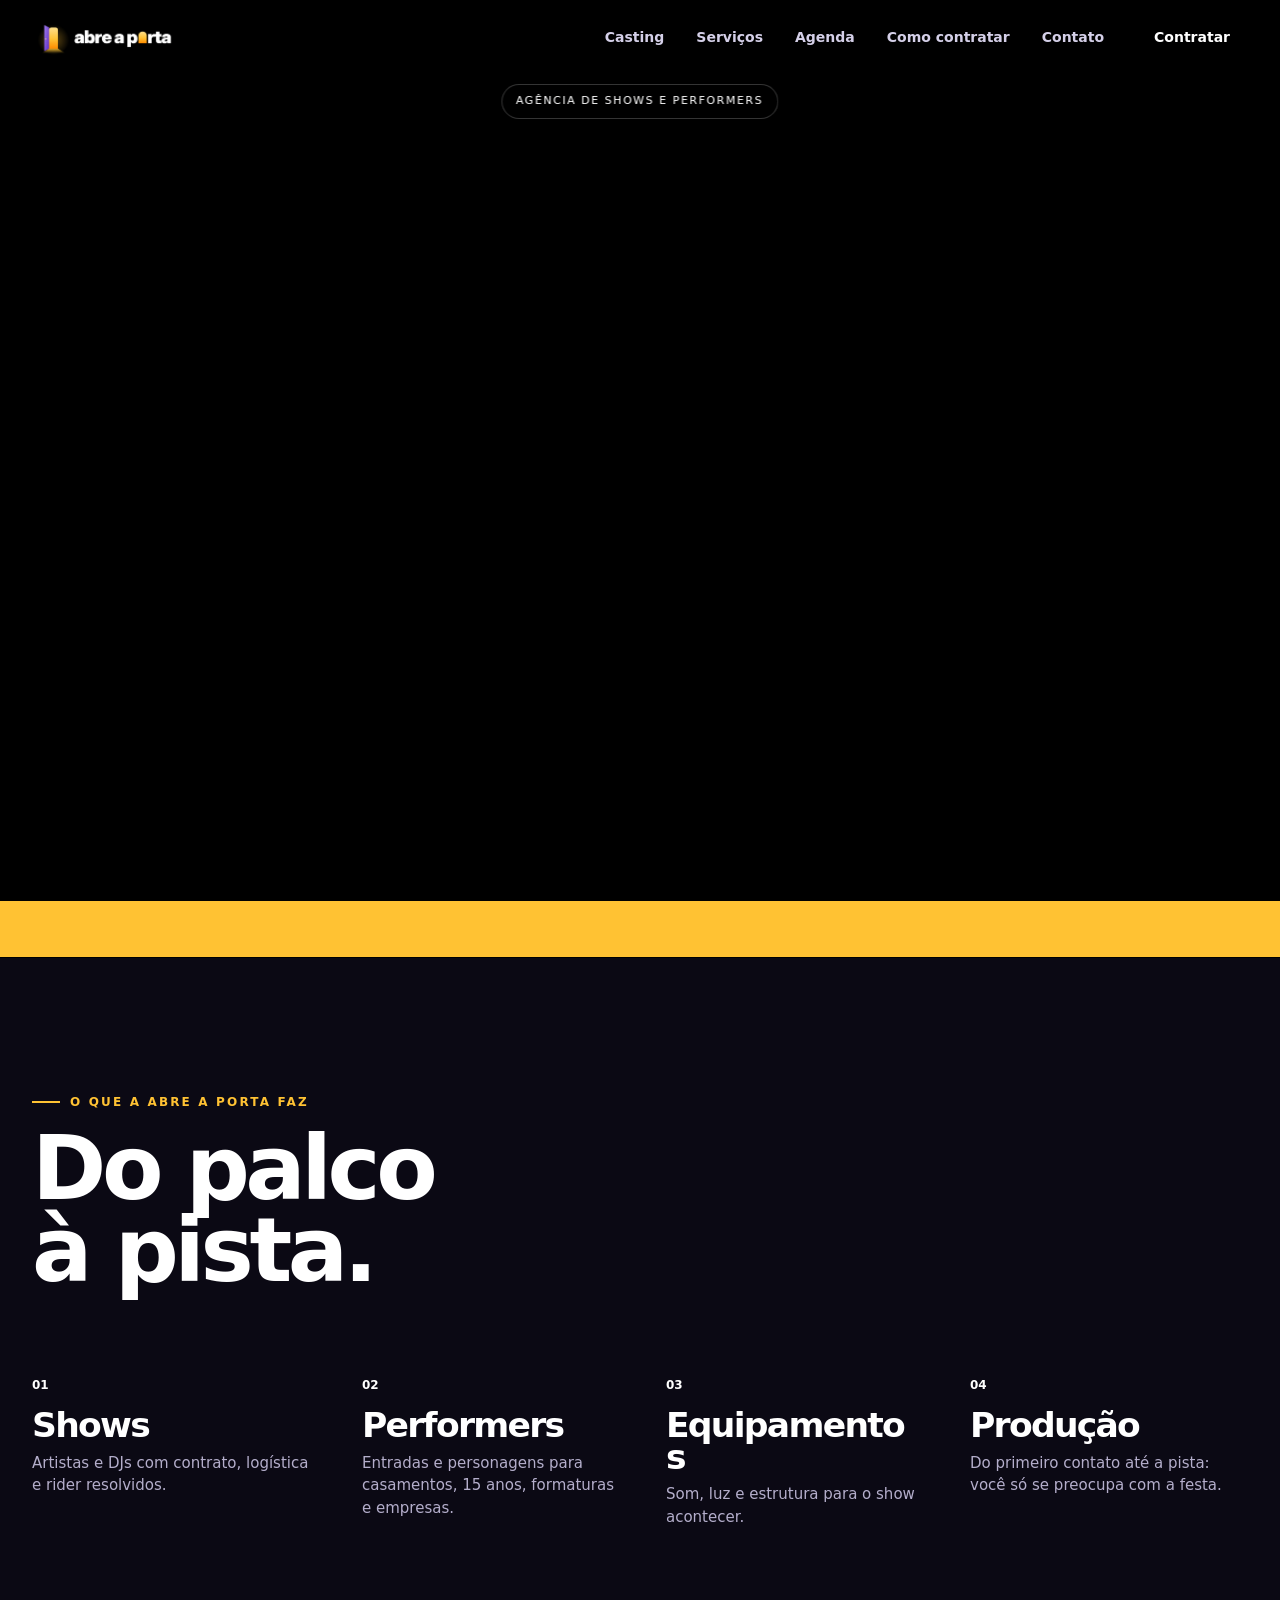
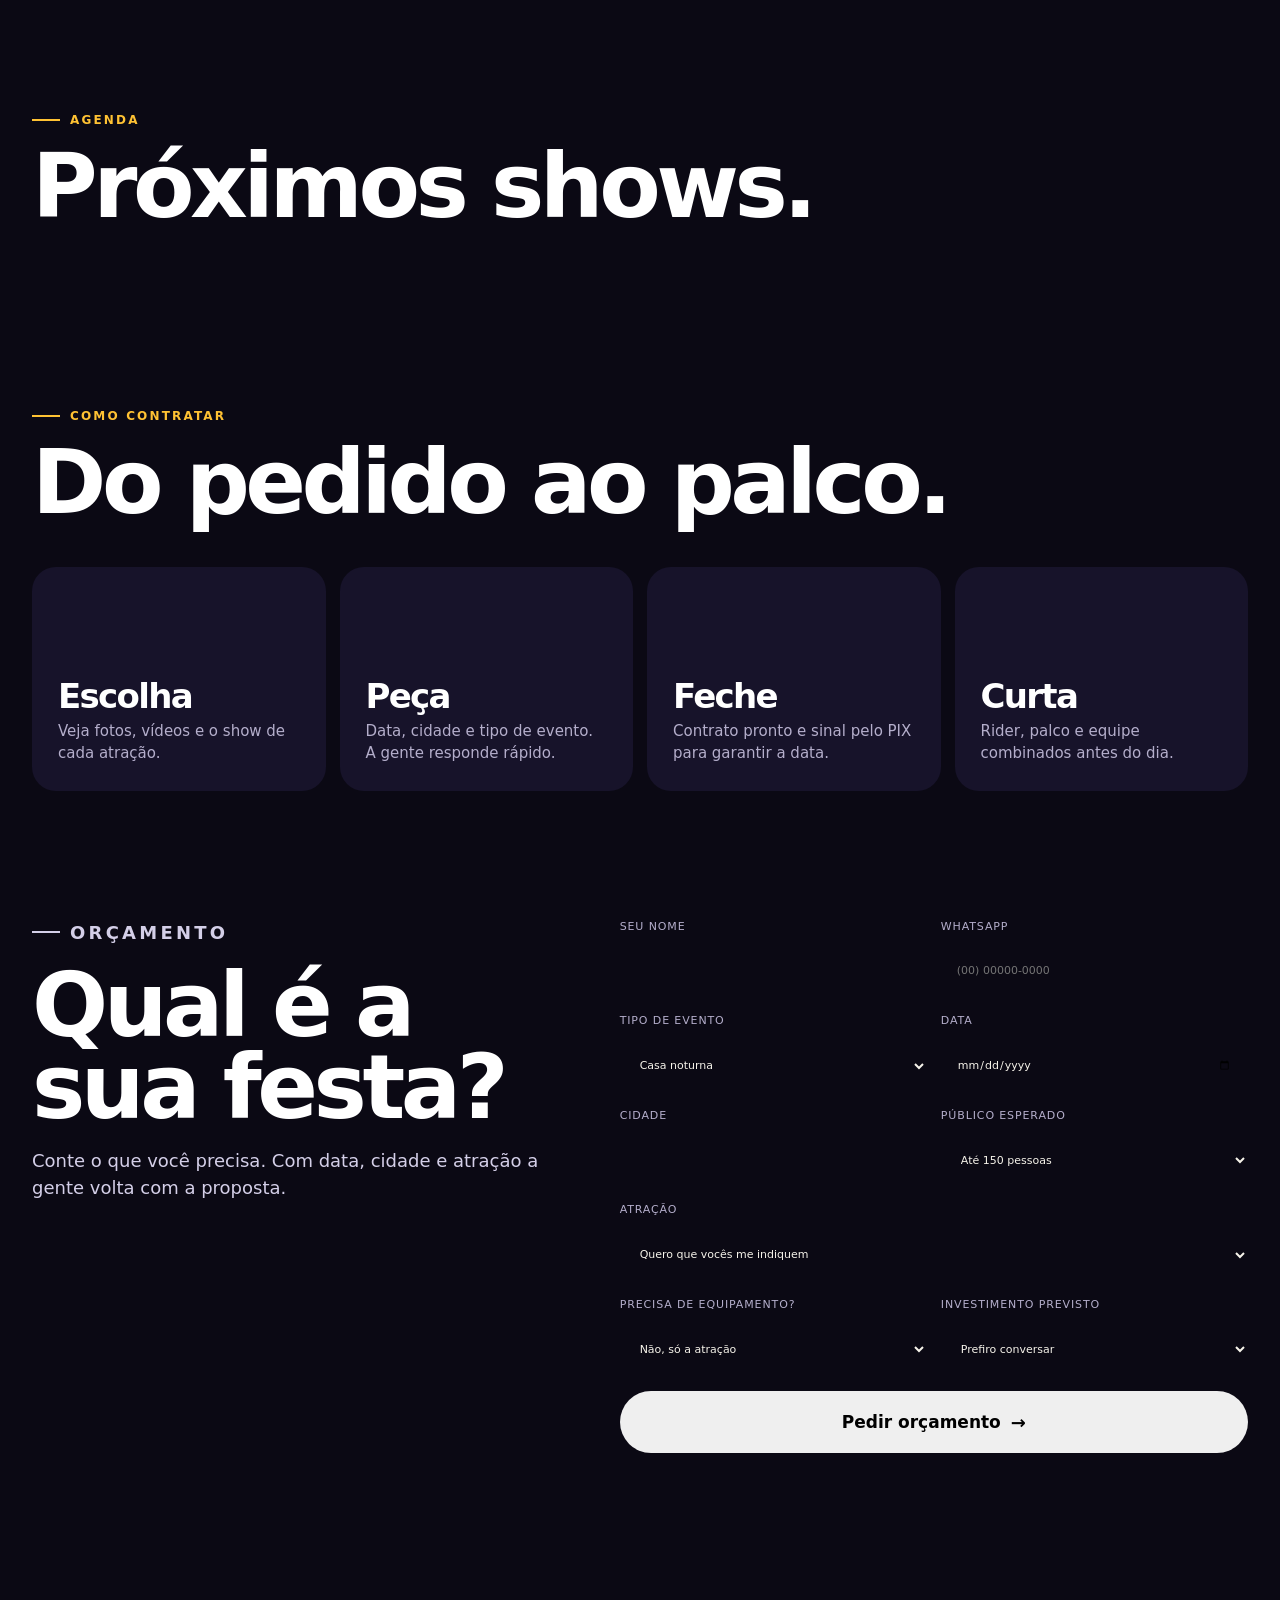
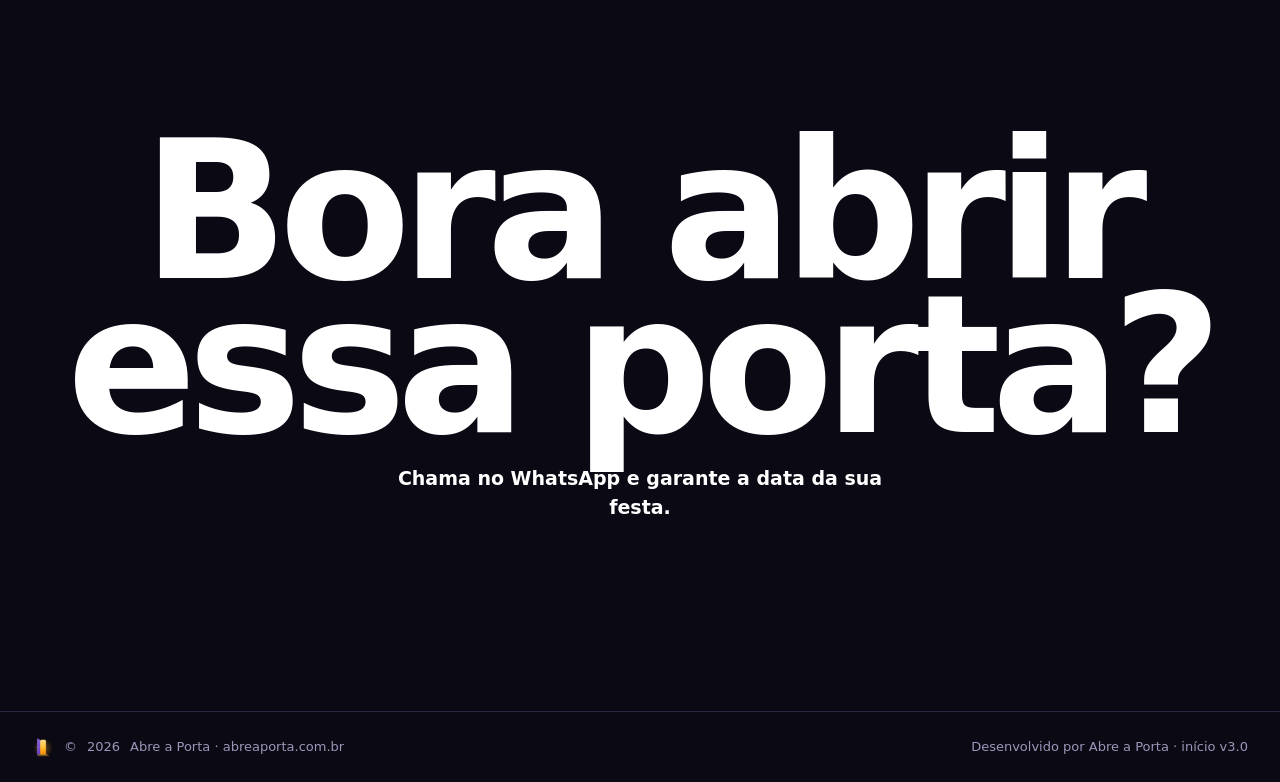
==== commit 2e194669: "Add files via upload" ====
--- a/index.html
+++ b/index.html
@@ -3,328 +3,282 @@
 <head>
 <meta charset="UTF-8">
 <meta name="viewport" content="width=device-width, initial-scale=1.0">
-<title>Abre a Porta · Agência de shows, performers e eventos</title>
-<meta name="description" content="Agência de shows e eventos. Artistas, performers, produção e aluguel de equipamentos para a sua festa.">
-<meta name="theme-color" content="#0B0914">
+<title>Abre a Porta · Agência de shows e performers</title>
+<meta name="description" content="Agência de shows e performers: Baile do Ted, Vovôs do Hype e mais atrações para casas noturnas, festivais, casamentos, formaturas e eventos.">
+<meta name="theme-color" content="#0A0808">
 <link rel="icon" type="image/png" href="site/icone-abreaporta.png">
-<meta property="og:title" content="Abre a Porta · Agência de shows e eventos">
+<meta property="og:title" content="Abre a Porta · Agência de shows e performers">
 <meta property="og:description" content="Abra as portas da sua festa.">
 <meta property="og:image" content="https://abreaporta.com.br/site/artistas/baile-do-ted/palco.jpg">
 <link rel="preconnect" href="https://fonts.googleapis.com">
 <link rel="preconnect" href="https://fonts.gstatic.com" crossorigin>
-<link href="https://fonts.googleapis.com/css2?family=Inter:opsz,wght@14..32,400..900&display=swap" rel="stylesheet">
+<link href="https://fonts.googleapis.com/css2?family=Big+Shoulders+Display:wght@700;800;900&family=Figtree:wght@400;500;700;800&family=Martian+Mono:wght@400;600&display=swap" rel="stylesheet">
 <link rel="stylesheet" href="site/estilo.css">
 <style>
-/* HERO */
-.hero{position:relative;min-height:100svh;display:flex;align-items:flex-end;background:#000 center/cover no-repeat;overflow:hidden}
-.hero:before{content:"";position:absolute;inset:0;background:linear-gradient(180deg,rgba(11,9,20,.55) 0%,rgba(11,9,20,.1) 35%,rgba(11,9,20,.75) 75%,#0B0914 100%)}
-.hero:after{content:"";position:absolute;right:-15%;top:-20%;width:70vw;height:70vw;background:radial-gradient(closest-side,rgba(255,194,51,.25),transparent);mix-blend-mode:screen;pointer-events:none}
-.hero .wrap{position:relative;z-index:1;width:100%;padding-top:120px;padding-bottom:clamp(36px,6vw,70px);display:grid;grid-template-columns:1fr auto;gap:30px;align-items:end}
-.hero h1{font-size:clamp(54px,9vw,150px);line-height:.86;letter-spacing:-.06em;text-transform:uppercase}
-.hero h1 .o{color:var(--ouro)}
-.hero .lado{display:flex;flex-direction:column;gap:16px;max-width:340px}
-.hero .lado p{font-size:17px;color:var(--t2)}
-.hero .acoes{display:flex;gap:10px;flex-wrap:wrap}
-.hero .rolar{position:absolute;left:50%;bottom:16px;transform:translateX(-50%);font-size:11px;font-weight:800;letter-spacing:.2em;color:var(--t3);z-index:1}
-@media (max-width:900px){.hero .wrap{grid-template-columns:1fr}.hero .rolar{display:none}}
-
-/* CASTING (lista grande) */
-.cab{display:flex;justify-content:space-between;align-items:flex-end;gap:20px;flex-wrap:wrap;margin-bottom:clamp(28px,4vw,48px)}
-.abas{display:flex;gap:6px;padding:6px;border-radius:999px;background:var(--card);border:1px solid var(--borda)}
-.abas button{min-height:44px;padding:0 18px;border-radius:999px;border:0;background:transparent;color:var(--t2);font:800 14px Inter,sans-serif;cursor:pointer}
-.abas button.on{background:#fff;color:var(--noite)}
-.lista{border-top:1px solid var(--borda)}
-.linha-art{position:relative;display:grid;grid-template-columns:70px 1fr auto 60px;align-items:center;gap:24px;padding:clamp(18px,2.4vw,30px) 0;border-bottom:1px solid var(--borda);transition:padding .3s}
-.linha-art .n{font-weight:800;font-size:14px;color:var(--t4);letter-spacing:.1em}
-.linha-art h3{font-size:clamp(40px,7.5vw,118px);letter-spacing:-.06em;line-height:.9;text-transform:uppercase;transition:color .25s,transform .35s}
-.linha-art .info{text-align:right;display:flex;flex-direction:column;gap:6px;align-items:flex-end}
-.linha-art .info b{font-size:15px}
-.linha-art .info span{font-size:13px;color:var(--t3)}
-.linha-art .ir{width:60px;height:60px;border-radius:50%;border:1.5px solid var(--borda2);display:grid;place-items:center;font-size:22px;transition:all .25s}
-.linha-art .mini{display:none}
-.linha-art:hover h3{color:var(--ouro);transform:translateX(14px)}
-.linha-art:hover .ir{background:var(--ouro);color:var(--noite);border-color:var(--ouro);transform:rotate(-45deg)}
-.flutua{position:fixed;left:0;top:0;width:280px;height:360px;border-radius:24px;pointer-events:none;z-index:40;opacity:0;transform:translate(-50%,-50%) scale(.85) rotate(-4deg);transition:opacity .2s,transform .25s;background:var(--card2) center/cover no-repeat;box-shadow:0 30px 80px rgba(0,0,0,.6)}
-.flutua.on{opacity:1;transform:translate(-50%,-50%) scale(1) rotate(-4deg)}
-@media (max-width:760px){
-  .linha-art{grid-template-columns:1fr 84px;gap:14px}
-  .linha-art .n,.linha-art .ir{display:none}
-  .linha-art .info{grid-column:1;grid-row:2;text-align:left;align-items:flex-start}
-  .linha-art .mini{display:block;grid-column:2;grid-row:1/3;width:84px;height:104px;border-radius:16px;background:var(--card2) center/cover no-repeat}
-  .flutua{display:none}
-}
-
-/* BENTO */
-.bento{display:grid;grid-template-columns:repeat(4,1fr);grid-auto-rows:minmax(220px,auto);gap:14px}
-.tile{position:relative;border-radius:28px;padding:26px;background:var(--card);border:1px solid var(--borda);overflow:hidden;display:flex;flex-direction:column;justify-content:flex-end;gap:10px}
-.tile h3{font-size:clamp(26px,2.6vw,38px);letter-spacing:-.045em}
-.tile p{font-size:15px;color:var(--t2);max-width:40ch}
-.tile .tag{margin-bottom:auto;padding-bottom:18px;font-size:11px;font-weight:900;letter-spacing:.16em;color:var(--ouro)}
-.tile.foto{background:#000 center/cover no-repeat}
-.tile.foto:before{content:"";position:absolute;inset:0;background:linear-gradient(0deg,rgba(11,9,20,.92) 8%,rgba(11,9,20,.1) 70%)}
-.tile.foto > *{position:relative}
-.t-a{grid-column:span 2;grid-row:span 2}
-.t-b{grid-column:span 2}
-.t-c{grid-column:span 1}
-.t-d{grid-column:span 1;background:var(--ouro);color:var(--noite);border-color:var(--ouro)}
-.t-d p{color:#3A2A00}.t-d .tag{color:var(--noite)}
-.t-e{grid-column:span 4;min-height:180px}
-.equips{display:flex;flex-wrap:wrap;gap:8px;margin-top:6px}
-@media (max-width:900px){.bento{grid-template-columns:repeat(2,1fr)}.t-a{grid-column:span 2;grid-row:span 1;min-height:380px}.t-b,.t-e{grid-column:span 2}}
-@media (max-width:560px){.bento{grid-template-columns:1fr}.t-a,.t-b,.t-c,.t-d,.t-e{grid-column:span 1}}
-
-/* TIPOS DE EVENTO */
-.tipos{display:flex;flex-wrap:wrap;gap:6px 26px;font-weight:900;font-size:clamp(34px,5.6vw,84px);letter-spacing:-.05em;line-height:1.02;text-transform:uppercase}
-.tipos span:nth-child(odd){color:transparent;-webkit-text-stroke:1.5px rgba(255,255,255,.55)}
-.tipos span:nth-child(3n){color:var(--ouro);-webkit-text-stroke:0}
-
-/* PASSOS */
-.passos{display:grid;grid-template-columns:repeat(4,1fr);border-top:1px solid var(--borda)}
-.passo{padding:28px 24px 10px 0;border-right:1px solid var(--borda)}
-.passo + .passo{padding-left:24px}
-.passo:last-child{border-right:0}
-.passo b{display:block;font-size:72px;font-weight:900;letter-spacing:-.06em;line-height:1;color:transparent;-webkit-text-stroke:1.5px var(--ouro)}
-.passo h3{font-size:24px;letter-spacing:-.03em;margin-top:18px}
-.passo p{font-size:15px;color:var(--t3);margin-top:8px}
-@media (max-width:900px){.passos{grid-template-columns:1fr 1fr}.passo{border-right:0;border-bottom:1px solid var(--borda);padding-left:0!important}}
-@media (max-width:520px){.passos{grid-template-columns:1fr}}
-
-/* CLIENTES */
-.clientes{display:flex;flex-wrap:wrap;gap:30px 50px;align-items:center;justify-content:center;opacity:.8}
-.clientes img{height:46px;width:auto;filter:grayscale(1) brightness(2)}
+/* PALCOS: cada artista ocupa a tela */
+.palcos{display:flex;min-height:100svh;background:#000}
+.palco{position:relative;flex:1 1 0;min-width:0;display:flex;align-items:flex-end;overflow:hidden;background:var(--fundo) center/cover no-repeat;transition:flex-grow .6s cubic-bezier(.2,.7,.2,1)}
+.palco:before{content:"";position:absolute;inset:0;background:linear-gradient(180deg,rgba(0,0,0,.55) 0%,rgba(0,0,0,0) 30%,color-mix(in srgb,var(--fundo) 70%,transparent) 68%,var(--fundo) 100%)}
+.palco:after{content:"";position:absolute;inset:auto 0 0 0;height:6px;background:var(--cor)}
+.palco + .palco{border-left:1px solid rgba(255,255,255,.12)}
+.palco:hover{flex-grow:1.55}
+.palco .dentro{position:relative;z-index:1;width:100%;padding:110px clamp(18px,3vw,40px) clamp(30px,5vw,56px);display:flex;flex-direction:column;gap:14px}
+.palco .logo{width:clamp(80px,9vw,130px);height:auto;filter:drop-shadow(0 8px 20px rgba(0,0,0,.5))}
+.palco h2{font-size:clamp(64px,8.5vw,150px);line-height:.84;color:#fff;text-shadow:0 6px 40px rgba(0,0,0,.5)}
+.palco .cat{display:flex;gap:8px;flex-wrap:wrap}
+.palco .cat span{font-family:var(--f-mono);font-size:11px;letter-spacing:.1em;text-transform:uppercase;padding:6px 10px;border-radius:999px;background:var(--cor);color:#fff}
+.palco .cat span + span{background:rgba(0,0,0,.45);border:1px solid rgba(255,255,255,.25)}
+.palco .frase{font-size:clamp(16px,1.5vw,19px);font-weight:600;max-width:34ch;color:#fff}
+.palco .acoes{display:flex;gap:10px;flex-wrap:wrap}
+.selo-topo{position:absolute;left:50%;top:84px;transform:translateX(-50%);z-index:3;font-family:var(--f-mono);font-size:11px;letter-spacing:.14em;text-transform:uppercase;color:#fff;background:rgba(0,0,0,.5);border:1px solid rgba(255,255,255,.2);padding:8px 14px;border-radius:999px;backdrop-filter:blur(6px);white-space:nowrap}
+.heroWrap{position:relative}
+@media (max-width:860px){.palcos{flex-direction:column}.palco{min-height:78svh}.palco + .palco{border-left:0;border-top:1px solid rgba(255,255,255,.12)}.palco:hover{flex-grow:1}.selo-topo{top:80px}}
+
+/* HOLOFOTE: seção de cada artista nas cores dele */
+.holofote{position:relative;background:var(--fundo);overflow:hidden;padding:clamp(80px,11vw,150px) 0}
+.holofote:before{content:"";position:absolute;width:1100px;height:1100px;right:-300px;top:50%;transform:translateY(-50%);background:radial-gradient(closest-side,color-mix(in srgb,var(--cor) 45%,transparent),transparent);opacity:.55;pointer-events:none}
+.holofote.inverte:before{right:auto;left:-300px}
+.holofote .wrap{position:relative;display:grid;grid-template-columns:1.1fr .9fr;gap:clamp(30px,5vw,70px);align-items:center}
+.holofote.inverte .wrap{grid-template-columns:.9fr 1.1fr}
+.holofote.inverte .txt{order:2}
+.holofote .txt{display:flex;flex-direction:column;gap:22px}
+.holofote h2{font-size:clamp(72px,11vw,180px);line-height:.82;color:#fff}
+.holofote h2 em{font-style:normal;color:var(--cor)}
+.holofote .frase{font-size:clamp(18px,1.8vw,24px);font-weight:700;color:var(--t2);max-width:30ch}
+.lista-dest{list-style:none;margin:0;padding:0;border-top:1px solid var(--linha)}
+.lista-dest li{display:flex;align-items:center;gap:16px;padding:14px 0;border-bottom:1px solid var(--linha);font-family:var(--f-cartaz);font-weight:800;font-size:clamp(24px,2.4vw,34px);text-transform:uppercase;line-height:1}
+.lista-dest li b{font-family:var(--f-mono);font-size:12px;font-weight:600;color:var(--cor2);width:30px}
+.nums{display:flex;gap:clamp(20px,4vw,50px);flex-wrap:wrap}
+.nums div b{display:block;font-family:var(--f-cartaz);font-size:clamp(56px,6vw,96px);font-weight:900;line-height:.9;color:var(--cor2)}
+.nums div span{font-family:var(--f-mono);font-size:11px;letter-spacing:.1em;text-transform:uppercase;color:var(--t3)}
+.holofote .acoes{display:flex;gap:10px;flex-wrap:wrap}
+.holofote .img{position:relative;min-height:560px;display:flex;align-items:flex-end;justify-content:center}
+.holofote .img .disco{position:absolute;width:88%;aspect-ratio:1;border-radius:50%;left:6%;bottom:6%;background:var(--cor);box-shadow:0 0 120px color-mix(in srgb,var(--cor) 60%,transparent)}
+.holofote .img .recorte{position:relative;width:96%;height:auto;filter:drop-shadow(0 30px 50px rgba(0,0,0,.55))}
+.holofote .img .foto{position:relative;width:100%;aspect-ratio:4/5;border-radius:30px;background:var(--fundo) center/cover no-repeat;box-shadow:0 30px 80px rgba(0,0,0,.6);border:1px solid var(--linha)}
+.holofote .img .mini{position:absolute;width:42%;aspect-ratio:1;border-radius:22px;left:-6%;bottom:-4%;background:center/cover no-repeat;border:6px solid var(--fundo);box-shadow:0 20px 50px rgba(0,0,0,.6);transform:rotate(-5deg)}
+.holofote .tipos{display:flex;flex-wrap:wrap;gap:8px}
+@media (max-width:900px){.holofote .wrap,.holofote.inverte .wrap{grid-template-columns:1fr}.holofote.inverte .txt{order:0}.holofote .img{min-height:0}}
+
+/* SERVIÇOS */
+.servicos{display:grid;grid-template-columns:repeat(4,minmax(0,1fr));border-top:1px solid var(--linha)}
+.serv{padding:30px 26px 34px 0;border-right:1px solid var(--linha)}
+.serv + .serv{padding-left:26px}
+.serv:last-child{border-right:0}
+.serv b{font-family:var(--f-mono);font-size:12px;color:var(--vermelho)}
+.serv h3{font-size:clamp(30px,2.7vw,46px);overflow-wrap:break-word;margin:14px 0 10px}
+.serv p{color:var(--t3);font-size:15px}
+.equips{display:flex;flex-wrap:wrap;gap:6px;margin-top:14px}
+@media (max-width:900px){.servicos{grid-template-columns:1fr 1fr}.serv{border-right:0;border-bottom:1px solid var(--linha);padding-left:0!important}}
+@media (max-width:540px){.servicos{grid-template-columns:1fr}}
+
+/* COMO */
+.passos{display:grid;grid-template-columns:repeat(4,1fr);gap:14px}
+.passo{border-radius:24px;padding:26px;background:var(--card);border:1px solid var(--linha)}
+.passo b{font-family:var(--f-cartaz);font-size:84px;line-height:.85;color:transparent;-webkit-text-stroke:2px var(--vermelho)}
+.passo h3{font-size:34px;margin-top:16px}
+.passo p{color:var(--t3);font-size:15px;margin-top:8px}
+@media (max-width:900px){.passos{grid-template-columns:1fr 1fr}}
+@media (max-width:540px){.passos{grid-template-columns:1fr}}
 
 /* ORÇAMENTO */
 .orc{display:grid;grid-template-columns:1fr 1.2fr;gap:clamp(30px,5vw,70px)}
 .orc .txt{display:flex;flex-direction:column;gap:18px}
 .orc .txt p{font-size:18px;color:var(--t2)}
 .orc form{display:grid;grid-template-columns:1fr 1fr;gap:14px}
-.orc label{display:flex;flex-direction:column;gap:8px;font-size:12px;font-weight:800;letter-spacing:.08em;text-transform:uppercase;color:var(--t3)}
-.orc input,.orc select{min-height:56px;border-radius:16px;border:1px solid var(--borda2);background:var(--card);padding:0 16px;color:#fff;font:600 16px Inter,sans-serif;width:100%;letter-spacing:0;text-transform:none}
-.orc input:focus,.orc select:focus{border-color:var(--ouro);outline:none}
+.orc label{display:flex;flex-direction:column;gap:8px;font-family:var(--f-mono);font-size:11px;letter-spacing:.08em;text-transform:uppercase;color:var(--t3)}
+.orc input,.orc select{min-height:56px;border-radius:16px;border:1px solid var(--linha2);background:var(--preto2);padding:0 16px;color:var(--creme);font:600 16px var(--f-texto);width:100%;letter-spacing:0;text-transform:none}
+.orc input:focus,.orc select:focus{border-color:var(--vermelho);outline:none}
 .orc .full{grid-column:1/-1}
-.ok{grid-column:1/-1;padding:14px 16px;border-radius:14px;font-weight:700;display:none}
+.ok{grid-column:1/-1;padding:14px 16px;border-radius:14px;font-weight:700;display:none;font-family:var(--f-texto);letter-spacing:0;text-transform:none}
 @media (max-width:860px){.orc{grid-template-columns:1fr}}
 @media (max-width:520px){.orc form{grid-template-columns:1fr}}
 
 /* FINAL */
-.final{text-align:center;padding:clamp(80px,12vw,160px) 0;position:relative;overflow:hidden}
-.final:before{content:"";position:absolute;left:50%;top:60%;width:900px;height:900px;transform:translate(-50%,-50%);background:radial-gradient(closest-side,rgba(255,194,51,.22),rgba(124,77,219,.12) 55%,transparent);pointer-events:none}
-.final h2{position:relative;font-size:var(--gigante);text-transform:uppercase;letter-spacing:-.065em;line-height:.84}
-.final h2 span{color:var(--ouro)}
-.contatos{position:relative;display:flex;flex-wrap:wrap;justify-content:center;gap:12px;margin-top:40px}
+.final{position:relative;overflow:hidden;text-align:center;padding:clamp(90px,12vw,170px) 0;background:var(--vermelho);color:#fff}
+.final h2{font-size:clamp(80px,15vw,250px);line-height:.8}
+.final p{font-size:19px;font-weight:700;margin:22px auto 0;max-width:40ch}
+.final .contatos{display:flex;flex-wrap:wrap;justify-content:center;gap:12px;margin-top:36px}
+.final .btn.preto{background:#0A0808;color:#fff}
+.final .btn.vazado{border:2px solid #fff;color:#fff}
 </style>
 </head>
 <body>
+<script src="site/config.js"></script>
 <script src="site/dados.js"></script>
+<script src="site/carregar.js"></script>
 
 <header class="topo-site" id="topo"><div class="wrap topo">
   <a href="./" aria-label="Abre a Porta, início"><img src="site/logo-abreaporta.png" alt="Abre a Porta"></a>
-  <nav aria-label="Menu"><a href="#casting">Casting</a><a href="#servicos">O que fazemos</a><a href="#agenda">Agenda</a><a href="#como">Como contratar</a><a href="#contato">Contato</a></nav>
-  <a class="btn ouro" href="#orcamento">Contratar</a>
+  <nav aria-label="Menu"><a href="#casting">Casting</a><a href="#servicos">Serviços</a><a href="#agenda">Agenda</a><a href="#como">Como contratar</a><a href="#contato">Contato</a></nav>
+  <a class="btn fogo" href="#orcamento">Contratar</a>
 </div></header>
 
 <main>
-  <section class="hero" id="hero">
-    <div class="wrap">
-      <h1>Abra as portas<br>da sua <span class="o">festa.</span></h1>
-      <div class="lado">
-        <span class="chip">Agência de shows, performers e eventos</span>
-        <p>Artistas que lotam a pista, performers que viram assunto e o equipamento para o show acontecer. Você escolhe, a gente produz.</p>
-        <div class="acoes"><a class="btn ouro seta" href="#casting">Ver o casting</a><a class="btn linha" href="#orcamento">Pedir orçamento</a></div>
-      </div>
+  <div class="heroWrap">
+    <span class="selo-topo">Agência de shows e performers</span>
+    <section class="palcos" id="palcos" aria-label="Atrações"></section>
+  </div>
+  <div class="faixa" aria-hidden="true"><div class="trilho" id="faixa"></div></div>
+
+  <div id="casting"></div>
+
+  <section class="s" id="servicos"><div class="wrap">
+    <p class="selo surge">O que a Abre a Porta faz</p>
+    <h2 class="titulo surge" style="margin:16px 0 clamp(30px,4vw,50px)">Do palco<br>à pista.</h2>
+    <div class="servicos surge">
+      <div class="serv"><b>01</b><h3>Shows</h3><p>Artistas e DJs com contrato, logística e rider resolvidos.</p></div>
+      <div class="serv"><b>02</b><h3>Performers</h3><p>Entradas e personagens para casamentos, 15 anos, formaturas e empresas.</p></div>
+      <div class="serv" id="servEquip"><b>03</b><h3>Equipamentos</h3><p>Som, luz e estrutura para o show acontecer.</p><div class="equips" id="equips"></div></div>
+      <div class="serv"><b>04</b><h3>Produção</h3><p>Do primeiro contato até a pista: você só se preocupa com a festa.</p></div>
     </div>
-    <span class="rolar">ROLE PARA BAIXO</span>
-  </section>
-
-  <div class="faixa" aria-hidden="true"><div class="trilho" id="faixa"></div></div>
-
-  <section class="s" id="casting"><div class="wrap">
-    <div class="cab surge">
-      <div><p class="selo">Casting</p><h2 class="titulo" style="margin-top:14px">Quem faz<br>a festa.</h2></div>
-      <div class="abas" role="group" aria-label="Filtrar casting" id="abas"></div>
+  </div></section>
+
+  <section class="s" id="agenda" style="padding-top:0"><div class="wrap">
+    <p class="selo surge">Agenda</p>
+    <h2 class="titulo surge" style="margin:16px 0 clamp(26px,4vw,44px)">Próximos shows.</h2>
+    <div id="shows"></div>
+  </div></section>
+
+  <section class="s" id="como" style="padding-top:0"><div class="wrap">
+    <p class="selo surge">Como contratar</p>
+    <h2 class="titulo surge" style="margin:16px 0 clamp(26px,4vw,44px)">Do pedido ao palco.</h2>
+    <div class="passos">
+      <div class="passo surge"><b>01</b><h3>Escolha</h3><p>Veja fotos, vídeos e o show de cada atração.</p></div>
+      <div class="passo surge"><b>02</b><h3>Peça</h3><p>Data, cidade e tipo de evento. A gente responde rápido.</p></div>
+      <div class="passo surge"><b>03</b><h3>Feche</h3><p>Contrato pronto e sinal pelo PIX para garantir a data.</p></div>
+      <div class="passo surge"><b>04</b><h3>Curta</h3><p>Rider, palco e equipe combinados antes do dia.</p></div>
     </div>
-    <div class="lista" id="lista"></div>
-  </div></section>
-  <div class="flutua" id="flutua" aria-hidden="true"></div>
-
-  <section class="s" id="servicos" style="padding-top:0"><div class="wrap">
-    <div class="cab surge"><div><p class="selo">O que fazemos</p><h2 class="titulo" style="margin-top:14px">Do palco<br>à pista.</h2></div></div>
-    <div class="bento">
-      <a class="tile foto t-a surge" id="tileShows" href="#casting"><span class="tag">SHOWS E ARTISTAS</span><h3>Atrações que lotam a pista.</h3><p>Agenciamos artistas e cuidamos do contrato, da logística e do palco.</p></a>
-      <a class="tile foto t-b surge" id="tilePerf" href="#casting"><span class="tag">PERFORMERS</span><h3>Entradas que ninguém esquece.</h3><p>Personagens, dança e interação para casamentos, 15 anos, formaturas e empresas.</p></a>
-      <div class="tile t-c surge" id="tileEquip"><span class="tag">EQUIPAMENTOS</span><h3>Som, luz e palco.</h3><div class="equips" id="equips"></div></div>
-      <a class="tile t-d surge" href="#orcamento"><span class="tag">SEU EVENTO</span><h3>Pacote completo.</h3><p>Show + equipamento num orçamento só. →</p></a>
-      <div class="tile t-e surge"><span class="tag">SEM DOR DE CABEÇA</span><h3>Contrato, sinal no PIX e rider combinados antes do dia.</h3><p>Você recebe tudo por escrito e só se preocupa com a festa.</p></div>
-    </div>
-  </div></section>
-
-  <section class="s" style="padding-top:0" id="tiposSec"><div class="wrap">
-    <p class="selo surge" style="margin-bottom:26px">Pra qual festa?</p>
-    <div class="tipos surge" id="tipos"></div>
-  </div></section>
-
-  <section class="s" id="agenda" style="padding-top:0"><div class="wrap">
-    <div class="cab surge"><div><p class="selo">Agenda</p><h2 class="titulo" style="margin-top:14px">Próximos shows.</h2></div></div>
-    <div id="shows"></div>
-  </div></section>
-
-  <section class="s" id="como" style="padding-top:0"><div class="wrap">
-    <div class="cab surge"><div><p class="selo">Como contratar</p><h2 class="titulo" style="margin-top:14px">Do pedido<br>ao palco.</h2></div></div>
-    <div class="passos surge">
-      <div class="passo"><b>01</b><h3>Escolha</h3><p>Veja vídeos, fotos e agenda de cada atração.</p></div>
-      <div class="passo"><b>02</b><h3>Peça o orçamento</h3><p>Data, cidade e tipo de evento. A gente responde rápido.</p></div>
-      <div class="passo"><b>03</b><h3>Feche</h3><p>Contrato pronto e sinal pelo PIX para garantir a data.</p></div>
-      <div class="passo"><b>04</b><h3>Curta</h3><p>Rider, palco e equipe combinados antes do dia.</p></div>
-    </div>
-  </div></section>
-
-  <section class="s" id="clientesSec" style="padding-top:0;display:none"><div class="wrap">
-    <p class="selo" style="margin-bottom:30px">Quem já abriu a porta com a gente</p>
-    <div class="clientes" id="clientes"></div>
   </div></section>
 
   <section class="s" id="orcamento" style="padding-top:0"><div class="wrap orc">
-    <div class="txt surge"><p class="selo">Orçamento</p><h2 class="titulo">Qual é a sua festa?</h2><p>Conte o que você precisa. Com data, cidade e atração a gente já volta com a proposta.</p></div>
+    <div class="txt surge"><p class="selo">Orçamento</p><h2 class="titulo">Qual é a sua festa?</h2><p>Conte o que você precisa. Com data, cidade e atração a gente volta com a proposta.</p></div>
     <form id="formOrc" class="surge" novalidate>
-      <label>Seu nome<input name="nome" autocomplete="name"></label>
-      <label>WhatsApp<input name="whats" type="tel" placeholder="(00) 00000-0000" autocomplete="tel"></label>
-      <label>Tipo de evento<select name="tipo"><option>Casa noturna</option><option>Casamento</option><option>15 anos</option><option>Formatura</option><option>Evento de empresa</option><option>Aniversário e festa</option><option>Outro</option></select></label>
+      <label>Seu nome<input name="nome" autocomplete="name" maxlength="120"></label>
+      <label>WhatsApp<input name="whats" type="tel" placeholder="(00) 00000-0000" autocomplete="tel" maxlength="30"></label>
+      <label>Tipo de evento<select name="tipo"><option>Casa noturna</option><option>Festival</option><option>Evento universitário</option><option>Casamento</option><option>15 anos</option><option>Formatura</option><option>Evento de empresa</option><option>Aniversário e festa</option><option>Outro</option></select></label>
       <label>Data<input name="data" type="date"></label>
-      <label>Cidade<input name="cidade"></label>
+      <label>Cidade<input name="cidade" maxlength="80"></label>
       <label>Público esperado<select name="publico"><option>Até 150 pessoas</option><option>150 a 500 pessoas</option><option>500 a 1.500 pessoas</option><option>Mais de 1.500 pessoas</option></select></label>
       <label class="full">Atração<select name="artista" id="selArtista"><option>Quero que vocês me indiquem</option></select></label>
       <label>Precisa de equipamento?<select name="equip"><option>Não, só a atração</option><option>Sim, som</option><option>Sim, som e luz</option><option>Sim, som, luz e palco</option></select></label>
       <label>Investimento previsto<select name="verba"><option>Prefiro conversar</option><option>Até R$ 3 mil</option><option>R$ 3 a 10 mil</option><option>R$ 10 a 30 mil</option><option>Acima de R$ 30 mil</option></select></label>
-      <button class="btn ouro full seta" type="submit" style="min-height:62px;font-size:17px">Pedir orçamento</button>
+      <button class="btn fogo full seta" type="submit" style="min-height:62px;font-size:17px">Pedir orçamento</button>
       <p class="ok" id="ok" role="status"></p>
     </form>
   </div></section>
 
   <section class="final" id="contato"><div class="wrap">
-    <h2 class="surge">Bora abrir<br>essa <span>porta?</span></h2>
+    <h2 class="surge">Bora abrir<br>essa porta?</h2>
+    <p>Chama no WhatsApp e garante a data da sua festa.</p>
     <div class="contatos" id="contatos"></div>
   </div></section>
 </main>
 
 <footer class="rodape">
   <span style="display:flex;align-items:center;gap:10px"><img src="site/icone-abreaporta.png" alt="">© <span id="ano"></span> Abre a Porta · abreaporta.com.br</span>
-  <span>Desenvolvido por Abre a Porta · início v2.0</span>
+  <span>Desenvolvido por Abre a Porta · início v3.0</span>
 </footer>
 
 <script>
 (function () {
-  var S = window.SITE || { artistas: [], shows: [], equipamentos: [], clientes: [] };
   var $ = function (id) { return document.getElementById(id); };
   var esc = function (t) { return String(t == null ? '' : t).replace(/[&<>"']/g, function (c) { return { '&': '&amp;', '<': '&lt;', '>': '&gt;', '"': '&quot;', "'": '&#39;' }[c]; }); };
-  var bg = function (url, cor) { return 'background-image:' + (url ? 'url(' + esc(url) + '),' : '') + 'radial-gradient(circle at 50% 110%,' + esc(cor || '#7C4DDB') + ' 0%,#1F1A36 75%)'; };
-  var wa = function (msg) { return 'https://wa.me/' + S.whatsapp + '?text=' + encodeURIComponent(msg); };
+  var cssUrl = function (u) { return u ? "url('" + String(u).replace(/['"\\()\s]/g, encodeURIComponent) + "')" : 'none'; };
+  var temas = function (a) { return '--cor:' + esc(a.cor || '#E8192C') + ';--cor2:' + esc(a.cor2 || '#FFC53D') + ';--fundo:' + esc(a.fundo || '#0A0808'); };
   $('ano').textContent = new Date().getFullYear();
-
-  /* topo fica sólido ao rolar */
-  var topo = $('topo');
-  var t = function () { topo.classList.toggle('solido', window.scrollY > 40); };
+  var topo = $('topo'), t = function () { topo.classList.toggle('solido', window.scrollY > 40); };
   window.addEventListener('scroll', t, { passive: true }); t();
 
-  var arts = S.artistas.filter(function (a) { return a.publicado; });
-  var link = function (a) { return 'artista.html?a=' + encodeURIComponent(a.id); };
-
-  /* hero */
-  var capa = arts.filter(function (a) { return a.capa; })[0];
-  if (capa) $('hero').style.backgroundImage = 'url(' + capa.capa + ')';
-
-  /* faixa */
-  var itens = arts.map(function (a) { return a.nome; }).concat(['Shows', 'Performers', 'Equipamentos', 'Eventos']);
-  var faixa = '<span>' + itens.map(esc).join('</span><span>') + '</span>';
-  $('faixa').innerHTML = faixa + faixa + faixa + faixa;
-
-  /* casting */
-  var cats = ['Todos'];
-  arts.forEach(function (a) { if (a.categoria && cats.indexOf(a.categoria) < 0) cats.push(a.categoria); });
-  var cat = 'Todos';
-  var flut = $('flutua');
-  function lista() {
-    $('abas').innerHTML = cats.length > 2 ? cats.map(function (c) { return '<button type="button" class="' + (c === cat ? 'on' : '') + '" data-c="' + esc(c) + '">' + esc(c) + '</button>'; }).join('') : '';
-    $('abas').style.display = cats.length > 2 ? '' : 'none';
-    Array.prototype.forEach.call($('abas').querySelectorAll('button'), function (b) { b.onclick = function () { cat = b.getAttribute('data-c'); lista(); }; });
-    var vis = arts.filter(function (a) { return cat === 'Todos' || a.categoria === cat; });
-    $('lista').innerHTML = vis.map(function (a, i) {
-      return '<a class="linha-art" href="' + link(a) + '" data-foto="' + esc(a.retrato || a.capa || '') + '">' +
-        '<span class="n">' + ('0' + (i + 1)).slice(-2) + '</span><h3>' + esc(a.nome) + '</h3>' +
-        '<span class="info"><b>' + esc(a.categoria || '') + '</b><span>' + esc(a.estilo || '') + '</span></span>' +
-        '<span class="ir" aria-hidden="true">→</span><span class="mini" style="' + bg(a.retrato || a.capa, a.cor) + '"></span></a>';
+  window.carregarSite().then(function (S) {
+    var wa = function (msg) { return 'https://wa.me/' + S.whatsapp + '?text=' + encodeURIComponent(msg); };
+    var arts = (S.artistas || []).filter(function (a) { return a.publicado; });
+    var link = function (a) { return 'artista.html?a=' + encodeURIComponent(a.slug); };
+
+    /* palcos */
+    $('palcos').innerHTML = arts.map(function (a) {
+      return '<a class="palco" href="' + link(a) + '" style="' + temas(a) + ';background-image:' + cssUrl(a.capa) + '">' +
+        '<div class="dentro">' + (a.logo ? '<img class="logo" src="' + esc(a.logo) + '" alt="" onerror="this.remove()">' : '') +
+        '<div class="cat"><span>' + esc(a.categoria || '') + '</span>' + (a.estilo ? '<span>' + esc(a.estilo) + '</span>' : '') + '</div>' +
+        '<h2>' + esc(a.nome) + '</h2>' + (a.frase ? '<p class="frase">' + esc(a.frase) + '</p>' : '') +
+        '<div class="acoes"><span class="btn fogo seta">Conhecer o show</span></div></div></a>';
     }).join('');
-    Array.prototype.forEach.call($('lista').querySelectorAll('.linha-art'), function (l) {
-      l.addEventListener('mouseenter', function () { var f = l.getAttribute('data-foto'); if (f) { flut.style.backgroundImage = 'url(' + f + ')'; flut.classList.add('on'); } });
-      l.addEventListener('mouseleave', function () { flut.classList.remove('on'); });
+
+    /* faixa */
+    var itens = arts.map(function (a) { return a.nome; }).concat(['Shows', 'Performers', 'Equipamentos']);
+    var f = '<span>' + itens.map(esc).join('</span><span>') + '</span>';
+    $('faixa').innerHTML = f + f + f + f;
+
+    /* holofotes */
+    $('casting').innerHTML = arts.map(function (a, i) {
+      var orc = S.whatsapp ? wa('Olá! Quero um orçamento do ' + a.nome + ' pelo site da Abre a Porta.') : '#orcamento';
+      var ext = S.whatsapp ? ' target="_blank" rel="noopener"' : '';
+      var partes = a.nome.split(' '), ult = partes.pop();
+      var nomeH = (partes.length ? esc(partes.join(' ')) + '<br>' : '') + '<em>' + esc(ult) + '</em>';
+      var recorte = a.retrato && a.retrato !== a.capa && /\.(webp|png)(\?|$)/i.test(a.retrato);
+      var img = recorte
+        ? '<div class="img surge"><span class="disco"></span><img class="recorte" src="' + esc(a.retrato) + '" alt="' + esc(a.nome) + '" loading="lazy"></div>'
+        : '<div class="img surge"><div class="foto" style="background-image:' + cssUrl(a.retrato || a.capa) + '"></div>' + ((a.fotos || [])[1] ? '<span class="mini" style="background-image:' + cssUrl(a.fotos[1]) + '"></span>' : '') + '</div>';
+      return '<section class="holofote' + (i % 2 ? ' inverte' : '') + '" style="' + temas(a) + '"><div class="wrap">' +
+        '<div class="txt surge"><p class="selo">' + ('0' + (i + 1)).slice(-2) + ' · ' + esc(a.categoria || '') + '</p><h2>' + nomeH + '</h2>' +
+        (a.frase ? '<p class="frase">' + esc(a.frase) + '</p>' : '') +
+        ((a.numeros || []).length ? '<div class="nums">' + a.numeros.map(function (n) { return '<div><b>' + esc(n.valor) + '</b><span>' + esc(n.rotulo) + '</span></div>'; }).join('') + '</div>' : '') +
+        ((a.destaques || []).length ? '<ul class="lista-dest">' + a.destaques.map(function (d, k) { return '<li><b>' + ('0' + (k + 1)).slice(-2) + '</b>' + esc(d) + '</li>'; }).join('') + '</ul>' : '') +
+        ((a.eventos || []).length ? '<div class="tipos">' + a.eventos.map(function (e) { return '<span class="chip">' + esc(e) + '</span>'; }).join('') + '</div>' : '') +
+        '<div class="acoes"><a class="btn fogo seta" href="' + link(a) + '">Ver o show</a><a class="btn contorno" href="' + orc + '"' + ext + '>Pedir orçamento</a></div></div>' +
+        img + '</div></section>';
+    }).join('');
+
+    /* equipamentos */
+    if (S.mostrarEquipamentos && (S.equipamentos || []).length) $('equips').innerHTML = S.equipamentos.map(function (e) { return '<span class="chip" title="' + esc(e.texto) + '">' + esc(e.nome) + '</span>'; }).join('');
+    else $('servEquip').style.display = 'none';
+
+    /* agenda */
+    var hoje = new Date(); hoje.setHours(0, 0, 0, 0);
+    var dias = ['DOM', 'SEG', 'TER', 'QUA', 'QUI', 'SEX', 'SÁB'], meses = ['JAN', 'FEV', 'MAR', 'ABR', 'MAI', 'JUN', 'JUL', 'AGO', 'SET', 'OUT', 'NOV', 'DEZ'];
+    var nomeArt = function (s) { var a = arts.filter(function (x) { return x.slug === s; })[0]; return a ? a.nome : s; };
+    var prox = (S.shows || []).map(function (s) { var p = String(s.data).split('-'); return Object.assign({}, s, { d: new Date(+p[0], +p[1] - 1, +p[2]) }); })
+      .filter(function (s) { return s.d >= hoje; }).sort(function (a, b) { return a.d - b.d; }).slice(0, 8);
+    $('shows').innerHTML = prox.length ? prox.map(function (s) {
+      return '<div class="show surge"><div class="d">' + ('0' + s.d.getDate()).slice(-2) + '.' + ('0' + (s.d.getMonth() + 1)).slice(-2) + '<small>' + dias[s.d.getDay()] + ' · ' + meses[s.d.getMonth()] + '</small></div>' +
+        '<div class="q"><strong>' + esc(nomeArt(s.artista)) + '</strong><p>' + (s.fechado ? 'Evento fechado' : esc(s.local)) + (s.cidade ? ' · ' + esc(s.cidade) : '') + '</p></div>' +
+        (s.fechado ? '<span class="chip">Data reservada</span>' : (s.link ? '<a class="btn contorno" href="' + esc(s.link) + '" target="_blank" rel="noopener">Ingressos</a>' : '<span></span>')) + '</div>';
+    }).join('') : '<p class="vazio">As datas confirmadas aparecem aqui. Quer garantir a sua? <a href="#orcamento">Peça um orçamento →</a></p>';
+
+    /* formulário */
+    var sel = $('selArtista');
+    arts.slice().reverse().forEach(function (a) { var o = document.createElement('option'); o.textContent = a.nome; sel.insertBefore(o, sel.firstChild); });
+    sel.value = 'Quero que vocês me indiquem';
+    var pre = new URLSearchParams(location.search).get('artista');
+    if (pre) arts.forEach(function (a) { if (a.slug === pre) sel.value = a.nome; });
+    $('formOrc').addEventListener('submit', function (ev) {
+      ev.preventDefault();
+      var fm = ev.target, ok = $('ok');
+      if (!fm.nome.value.trim() || fm.whats.value.replace(/\D/g, '').length < 10) {
+        ok.style.cssText = 'display:block;background:#2A1A0A;border:1px solid #6B4A12;color:#FFB066';
+        ok.textContent = 'Preencha o seu nome e um WhatsApp com DDD.'; (fm.nome.value.trim() ? fm.whats : fm.nome).focus(); return;
+      }
+      var dt = fm.data.value ? fm.data.value.split('-').reverse().join('/') : 'a combinar';
+      var pedido = { nome: fm.nome.value.trim(), whatsapp: fm.whats.value.trim(), tipo: fm.tipo.value, data_evento: dt, cidade: fm.cidade.value.trim(), publico: fm.publico.value, atracao: fm.artista.value, equipamento: fm.equip.value, investimento: fm.verba.value };
+      window.enviarPedido(pedido);
+      var msg = 'Olá! Quero um orçamento pelo site da Abre a Porta.\n\nNome: ' + pedido.nome + '\nWhatsApp: ' + pedido.whatsapp +
+        '\nEvento: ' + pedido.tipo + '\nData: ' + dt + '\nCidade: ' + (pedido.cidade || '-') + '\nPúblico: ' + pedido.publico +
+        '\nAtração: ' + pedido.atracao + '\nEquipamento: ' + pedido.equipamento + '\nInvestimento: ' + pedido.investimento;
+      var url = S.whatsapp ? wa(msg) : 'mailto:' + S.email + '?subject=' + encodeURIComponent('Orçamento: ' + pedido.tipo) + '&body=' + encodeURIComponent(msg);
+      ok.style.cssText = 'display:block;background:#0F2A1A;border:1px solid #1E5A34;color:#4BE38A';
+      ok.textContent = 'Pronto! Abrimos o WhatsApp com o seu pedido. É só tocar em enviar.';
+      window.open(url, '_blank');
     });
-  }
-  lista();
-  window.addEventListener('mousemove', function (e) { flut.style.left = e.clientX + 'px'; flut.style.top = e.clientY + 'px'; }, { passive: true });
-
-  /* bento */
-  var shows = arts.filter(function (a) { return a.categoria === 'Shows'; })[0];
-  var perf = arts.filter(function (a) { return a.categoria === 'Performers'; })[0];
-  if (shows) { $('tileShows').style.cssText = bg(shows.capa, shows.cor) + ';background-size:cover;background-position:center'; $('tileShows').href = link(shows); }
-  if (perf) { $('tilePerf').style.cssText = bg(perf.capa, perf.cor) + ';background-size:cover;background-position:center'; $('tilePerf').href = link(perf); }
-  if (S.mostrarEquipamentos && S.equipamentos.length) {
-    $('equips').innerHTML = S.equipamentos.map(function (e) { return '<span class="chip" title="' + esc(e.texto) + '">' + esc(e.nome) + '</span>'; }).join('');
-  } else { $('tileEquip').style.display = 'none'; }
-
-  /* tipos de evento */
-  var tipos = [];
-  arts.forEach(function (a) { (a.eventos || []).forEach(function (e) { if (tipos.indexOf(e) < 0) tipos.push(e); }); });
-  if (tipos.length) $('tipos').innerHTML = tipos.map(function (e) { return '<span>' + esc(e) + '</span>'; }).join('');
-  else $('tiposSec').style.display = 'none';
-
-  /* agenda */
-  var hoje = new Date(); hoje.setHours(0, 0, 0, 0);
-  var dias = ['DOM', 'SEG', 'TER', 'QUA', 'QUI', 'SEX', 'SÁB'], meses = ['JAN', 'FEV', 'MAR', 'ABR', 'MAI', 'JUN', 'JUL', 'AGO', 'SET', 'OUT', 'NOV', 'DEZ'];
-  var nomeArt = function (id) { var a = S.artistas.filter(function (x) { return x.id === id; })[0]; return a ? a.nome : id; };
-  var prox = (S.shows || []).map(function (s) { var p = s.data.split('-'); return Object.assign({}, s, { d: new Date(+p[0], +p[1] - 1, +p[2]) }); })
-    .filter(function (s) { return s.d >= hoje; }).sort(function (a, b) { return a.d - b.d; }).slice(0, 8);
-  $('shows').innerHTML = prox.length ? prox.map(function (s) {
-    return '<div class="show surge"><div class="d">' + ('0' + s.d.getDate()).slice(-2) + '.' + ('0' + (s.d.getMonth() + 1)).slice(-2) + '<small>' + dias[s.d.getDay()] + ' · ' + meses[s.d.getMonth()] + '</small></div>' +
-      '<div class="q"><strong>' + esc(nomeArt(s.artista)) + '</strong><p>' + (s.fechado ? 'Evento fechado' : esc(s.local)) + (s.cidade ? ' · ' + esc(s.cidade) : '') + '</p></div>' +
-      (s.fechado ? '<span class="chip">Data reservada</span>' : (s.link ? '<a class="btn linha" href="' + esc(s.link) + '" target="_blank" rel="noopener">Ingressos</a>' : '<span></span>')) + '</div>';
-  }).join('') : '<p class="vazio">As datas confirmadas aparecem aqui. Quer garantir a sua? <a href="#orcamento">Peça um orçamento →</a></p>';
-
-  /* clientes */
-  if (S.clientes && S.clientes.length) {
-    $('clientesSec').style.display = '';
-    $('clientes').innerHTML = S.clientes.map(function (c) { return '<img src="' + esc(c.logo) + '" alt="' + esc(c.nome) + '" loading="lazy">'; }).join('');
-  }
-
-  /* formulário */
-  var sel = $('selArtista');
-  arts.slice().reverse().forEach(function (a) { var o = document.createElement('option'); o.textContent = a.nome; sel.insertBefore(o, sel.firstChild); });
-  sel.value = 'Quero que vocês me indiquem';
-  var pre = new URLSearchParams(location.search).get('artista');
-  if (pre) arts.forEach(function (a) { if (a.id === pre) sel.value = a.nome; });
-  $('formOrc').addEventListener('submit', function (ev) {
-    ev.preventDefault();
-    var f = ev.target, ok = $('ok');
-    ok.style.display = 'block';
-    if (!f.nome.value.trim() || !f.whats.value.trim()) {
-      ok.style.cssText = 'display:block;background:#2A1F0A;border:1px solid #5A4512;color:#FFB066';
-      ok.textContent = 'Preencha pelo menos o seu nome e o WhatsApp.'; (f.nome.value.trim() ? f.whats : f.nome).focus(); return;
+
+    /* contatos */
+    var c = '';
+    if (S.whatsapp) {
+      var w = S.whatsapp.replace(/^55/, '');
+      c += '<a class="btn preto" href="' + wa('Olá! Vim pelo site da Abre a Porta.') + '" target="_blank" rel="noopener">WhatsApp (' + w.slice(0, 2) + ') ' + w.slice(2, w.length - 4) + '-' + w.slice(-4) + '</a>';
     }
-    var dt = f.data.value ? f.data.value.split('-').reverse().join('/') : 'a combinar';
-    var msg = 'Olá! Quero um orçamento pelo site da Abre a Porta.\n\nNome: ' + f.nome.value.trim() + '\nWhatsApp: ' + f.whats.value.trim() +
-      '\nEvento: ' + f.tipo.value + '\nData: ' + dt + '\nCidade: ' + (f.cidade.value.trim() || '-') + '\nPúblico: ' + f.publico.value +
-      '\nAtração: ' + f.artista.value + '\nEquipamento: ' + f.equip.value + '\nInvestimento: ' + f.verba.value;
-    var url = S.whatsapp ? wa(msg) : 'mailto:' + S.email + '?subject=' + encodeURIComponent('Orçamento: ' + f.tipo.value + ' em ' + dt) + '&body=' + encodeURIComponent(msg);
-    ok.style.cssText = 'display:block;background:#102A22;border:1px solid #1E5A44;color:#3DDC97';
-    ok.textContent = S.whatsapp ? 'Pronto! Abrimos o WhatsApp com o seu pedido. É só tocar em enviar.' : 'Pronto! Abrimos o seu e-mail com o pedido. É só tocar em enviar.';
-    window.open(url, '_blank');
+    c += '<a class="btn vazado" href="https://instagram.com/' + esc(S.instagram) + '" target="_blank" rel="noopener">@' + esc(S.instagram) + '</a>';
+    $('contatos').innerHTML = c;
   });
-
-  /* contatos */
-  var c = '';
-  if (S.whatsapp) c += '<a class="btn ouro" href="' + wa('Olá! Vim pelo site da Abre a Porta.') + '" target="_blank" rel="noopener">WhatsApp</a>';
-  c += '<a class="btn linha" href="https://instagram.com/' + esc(S.instagram) + '" target="_blank" rel="noopener">@' + esc(S.instagram) + '</a>';
-  c += '<a class="btn linha" href="mailto:' + esc(S.email) + '">' + esc(S.email) + '</a>';
-  if (!S.whatsapp) c = '<a class="btn ouro seta" href="#orcamento">Pedir orçamento</a>' + c;
-  $('contatos').innerHTML = c;
 })();
 </script>
 </body>
--- a/site/estilo.css
+++ b/site/estilo.css
@@ -1,44 +1,68 @@
-/* Abre a Porta · estilo do site · v1.0 */
-:root{--noite:#0E0B1A;--noite2:#140F26;--card:#17132A;--card2:#1F1A36;--borda:#2C2548;--borda2:#3A3260;--ouro:#FFC233;--laranja:#FF8A00;--violeta:#7C4DDB;--lilas:#C9B5FF;--creme:#F6F3EA;--t2:#CFC9E4;--t3:#B4AECB;--t4:#9D96B8;--verde:#3DDC97}
+/* Abre a Porta · estilo do site · v2.0 */
+:root{
+  --noite:#0B0914;--noite2:#120E22;--card:#17132A;--card2:#1F1A36;--borda:#2A2445;--borda2:#3A3260;
+  --ouro:#FFC233;--laranja:#FF8A00;--violeta:#7C4DDB;--lilas:#C9B5FF;--creme:#F6F3EA;
+  --t2:#D4CFE8;--t3:#B4AECB;--t4:#9D96B8;--verde:#3DDC97;
+  --gigante:clamp(64px,13vw,210px);
+}
 *{box-sizing:border-box}
 html{scroll-behavior:smooth}
 body{margin:0;background:var(--noite);color:#fff;font-family:Inter,system-ui,-apple-system,"Segoe UI",sans-serif;-webkit-font-smoothing:antialiased;line-height:1.5;overflow-x:hidden}
-h1,h2,h3{margin:0;font-weight:900;letter-spacing:-.045em;line-height:1}
+body:after{content:"";position:fixed;inset:0;pointer-events:none;z-index:100;opacity:.06;mix-blend-mode:overlay;background-image:url("data:image/svg+xml,%3Csvg xmlns='http://www.w3.org/2000/svg' width='160' height='160'%3E%3Cfilter id='n'%3E%3CfeTurbulence type='fractalNoise' baseFrequency='.9' numOctaves='2'/%3E%3C/filter%3E%3Crect width='100%25' height='100%25' filter='url(%23n)'/%3E%3C/svg%3E")}
+h1,h2,h3{margin:0;font-weight:900;letter-spacing:-.05em;line-height:.92}
 p{margin:0}
-a{color:var(--ouro);text-decoration:none}
+a{color:inherit;text-decoration:none}
 img{max-width:100%;display:block}
 :focus-visible{outline:3px solid var(--ouro);outline-offset:3px}
-.wrap{max-width:1200px;margin:0 auto;padding:0 20px}
-.selo{font-size:12px;font-weight:800;letter-spacing:.14em;color:var(--ouro)}
-.btn{display:inline-flex;align-items:center;justify-content:center;min-height:52px;padding:0 24px;border-radius:14px;font-weight:900;font-size:15px;border:0;cursor:pointer;font-family:inherit;text-align:center}
+.wrap{max-width:1320px;margin:0 auto;padding:0 clamp(16px,3vw,32px)}
+.selo{display:inline-flex;align-items:center;gap:10px;font-size:12px;font-weight:800;letter-spacing:.18em;color:var(--ouro);text-transform:uppercase}
+.selo:before{content:"";width:28px;height:2px;background:currentColor}
+.btn{display:inline-flex;align-items:center;justify-content:center;gap:10px;min-height:54px;padding:0 26px;border-radius:999px;font-weight:900;font-size:15px;border:0;cursor:pointer;font-family:inherit;transition:transform .2s,background .2s,border-color .2s}
+.btn:hover{transform:translateY(-2px)}
 .ouro{background:var(--ouro);color:var(--noite)}
 .ouro:hover{background:#FFD066}
-.linha{border:1px solid var(--borda2);color:#fff;background:transparent}
-.linha:hover{border-color:var(--ouro)}
-.chip{display:inline-flex;align-items:center;gap:6px;font-size:12px;font-weight:800;padding:6px 11px;border-radius:999px;background:var(--card2);color:var(--t2)}
-.foto{display:grid;place-items:center;font-weight:900;color:rgba(255,255,255,.88);background-size:cover;background-position:center}
-section.s{padding:72px 0}
-@media (max-width:720px){section.s{padding:52px 0}}
-.cab{display:flex;justify-content:space-between;align-items:flex-end;gap:16px;flex-wrap:wrap;margin-bottom:26px}
-.cab h2{font-size:clamp(32px,4.5vw,50px);margin-top:8px}
+.linha{border:1.5px solid rgba(255,255,255,.35);color:#fff;background:rgba(11,9,20,.35);backdrop-filter:blur(6px)}
+.linha:hover{border-color:var(--ouro);color:var(--ouro)}
+.seta:after{content:"→";font-size:18px}
+.chip{display:inline-flex;align-items:center;gap:6px;font-size:12px;font-weight:800;padding:7px 12px;border-radius:999px;background:rgba(255,255,255,.08);border:1px solid rgba(255,255,255,.14);color:var(--t2)}
 
-header.topo-site{position:sticky;top:0;z-index:20;background:rgba(14,11,26,.9);backdrop-filter:blur(10px);border-bottom:1px solid var(--borda)}
-.topo{display:flex;align-items:center;gap:16px;padding-top:12px;padding-bottom:12px}
-.topo img{width:146px;height:auto}
-.topo nav{display:flex;gap:2px;margin-left:auto}
-.topo nav a{color:var(--t2);font-weight:700;font-size:14px;padding:10px 12px;border-radius:10px}
-.topo nav a:hover{color:#fff;background:var(--card)}
-.topo .btn{min-height:44px;padding:0 16px;font-size:14px}
-@media (max-width:900px){.topo nav{display:none}.topo .btn{margin-left:auto}}
+/* topo */
+.topo-site{position:fixed;top:0;left:0;right:0;z-index:50;transition:background .3s,border-color .3s;border-bottom:1px solid transparent}
+.topo-site.solido{background:rgba(11,9,20,.88);backdrop-filter:blur(12px);border-color:var(--borda)}
+.topo{display:flex;align-items:center;gap:18px;height:74px}
+.topo img{width:144px;height:auto}
+.topo nav{display:flex;gap:4px;margin-left:auto}
+.topo nav a{font-weight:700;font-size:14px;padding:10px 14px;border-radius:999px;color:var(--t2)}
+.topo nav a:hover{color:#fff;background:rgba(255,255,255,.08)}
+.topo .btn{min-height:44px;padding:0 18px;font-size:14px}
+@media (max-width:960px){.topo nav{display:none}.topo .btn{margin-left:auto}}
 
-.show{display:flex;align-items:center;gap:18px;padding:14px 18px;border-radius:18px;background:var(--card);border:1px solid var(--borda);flex-wrap:wrap}
-.show .d{width:62px;text-align:center}
-.show .d b{display:block;font-size:28px;font-weight:900;line-height:1}
-.show .d span{font-size:11px;font-weight:800;color:var(--ouro)}
-.show .q{flex:1 1 220px;min-width:0}
-.show .q strong{font-size:18px}
-.show .q p{font-size:13px;color:var(--t3)}
-.vazio{padding:22px;border-radius:18px;border:1px dashed var(--borda2);color:var(--t3);font-size:15px}
+/* faixa que corre */
+.faixa{overflow:hidden;background:var(--ouro);color:var(--noite);border-block:1px solid #000;padding:16px 0;white-space:nowrap}
+.faixa .trilho{display:inline-flex;gap:38px;animation:corre 32s linear infinite;font-weight:900;font-size:clamp(22px,3vw,36px);letter-spacing:-.03em;text-transform:uppercase}
+.faixa span{display:inline-flex;align-items:center;gap:38px}
+.faixa span:after{content:"✦";font-size:.7em}
+@keyframes corre{to{transform:translateX(-50%)}}
 
-.rodape{border-top:1px solid var(--borda);padding:22px;display:flex;flex-wrap:wrap;justify-content:center;align-items:center;gap:8px 18px;font-size:13px;color:var(--t4)}
+/* revelar ao rolar */
+@supports (animation-timeline: view()){
+  .surge{animation:surge linear both;animation-timeline:view();animation-range:entry 0% cover 28%}
+  @keyframes surge{from{opacity:0;transform:translateY(46px)}to{opacity:1;transform:none}}
+}
+@media (prefers-reduced-motion:reduce){.faixa .trilho{animation:none}.surge{animation:none!important}}
+
+section.s{padding:clamp(72px,10vw,130px) 0}
+.titulo{font-size:clamp(44px,7vw,104px)}
+.vazio{padding:24px;border-radius:20px;border:1px dashed var(--borda2);color:var(--t3);font-size:15px}
+.vazio a{color:var(--ouro);font-weight:800}
+
+/* agenda */
+.show{display:grid;grid-template-columns:110px 1fr auto;align-items:center;gap:20px;padding:22px 0;border-bottom:1px solid var(--borda)}
+.show .d{font-weight:900;font-size:40px;letter-spacing:-.04em;line-height:1}
+.show .d small{display:block;font-size:12px;letter-spacing:.12em;color:var(--ouro);margin-top:6px}
+.show .q strong{font-size:clamp(20px,2.4vw,28px);font-weight:900;letter-spacing:-.03em}
+.show .q p{font-size:14px;color:var(--t3)}
+@media (max-width:600px){.show{grid-template-columns:76px 1fr}.show .d{font-size:30px}.show > :last-child{grid-column:1/-1}}
+
+.rodape{border-top:1px solid var(--borda);padding:24px clamp(16px,3vw,32px);display:flex;flex-wrap:wrap;justify-content:space-between;align-items:center;gap:10px 18px;font-size:13px;color:var(--t4)}
 .rodape img{width:22px;height:22px}
